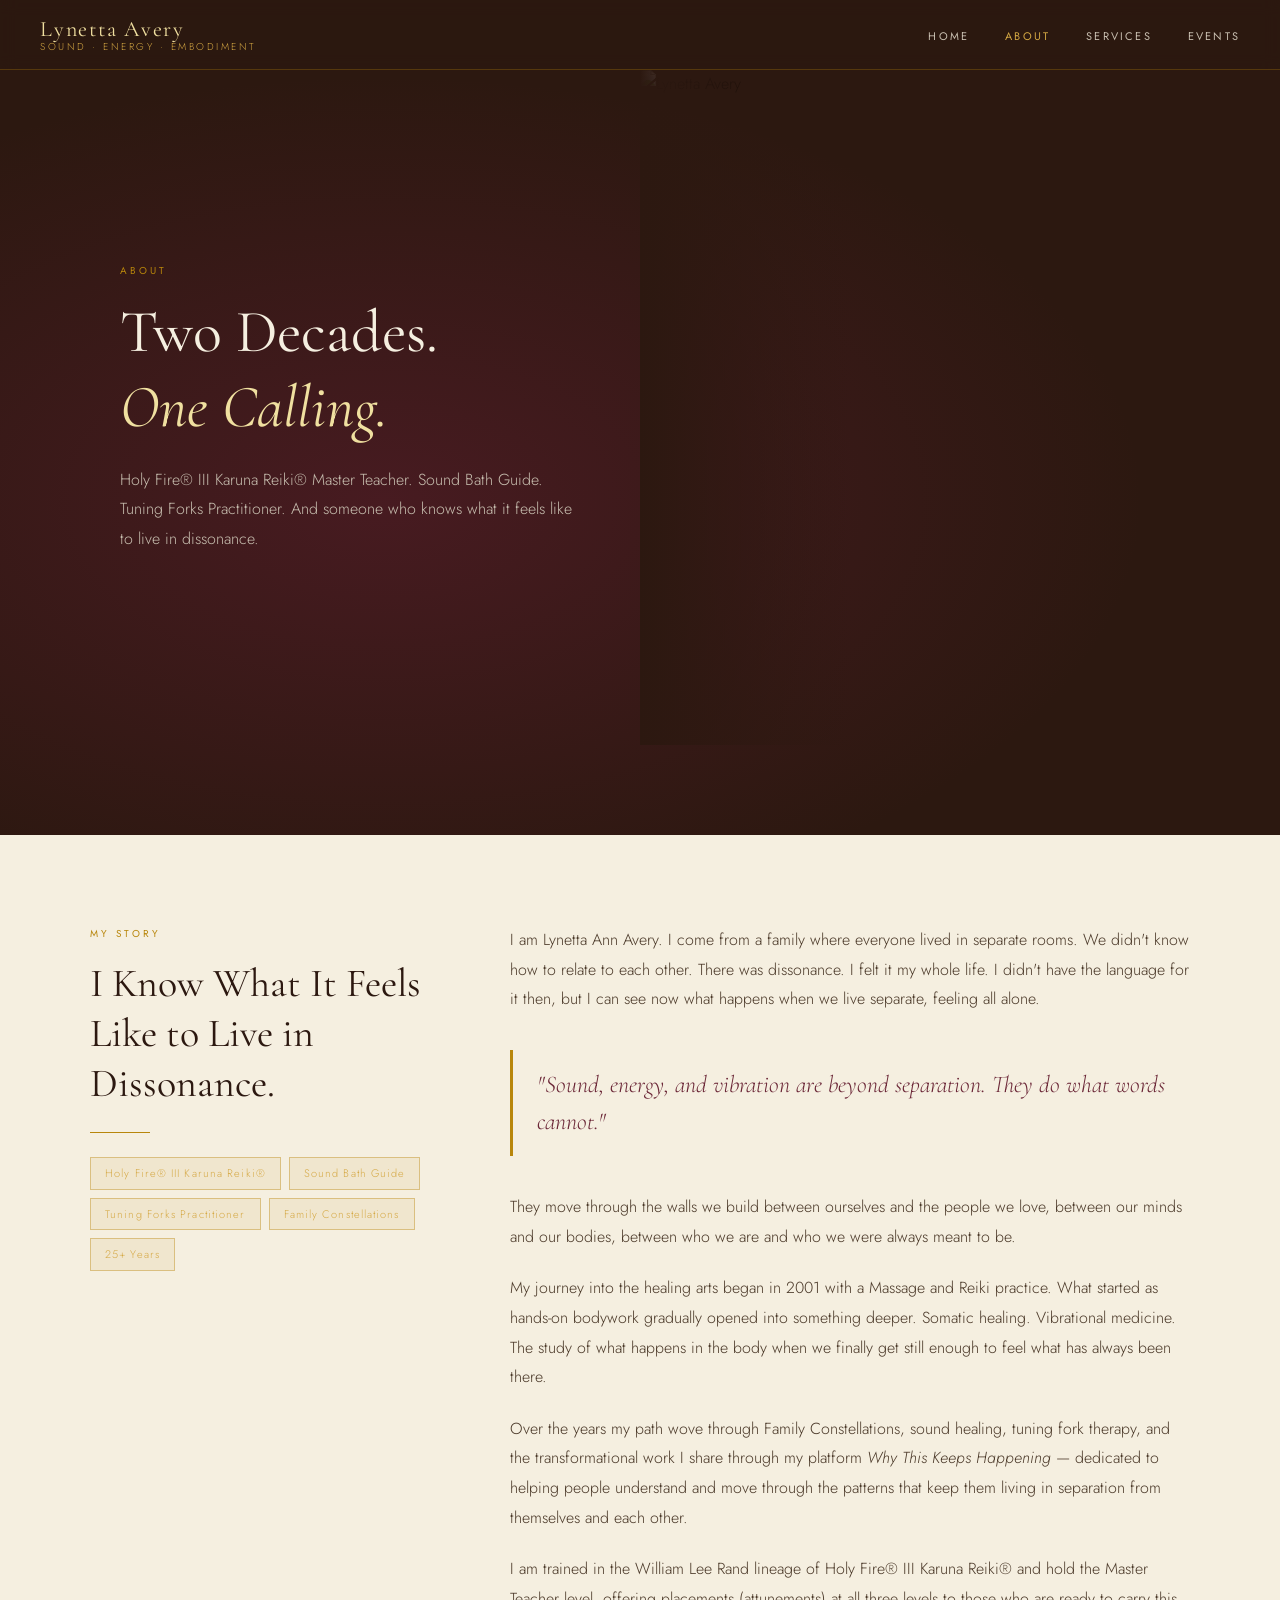
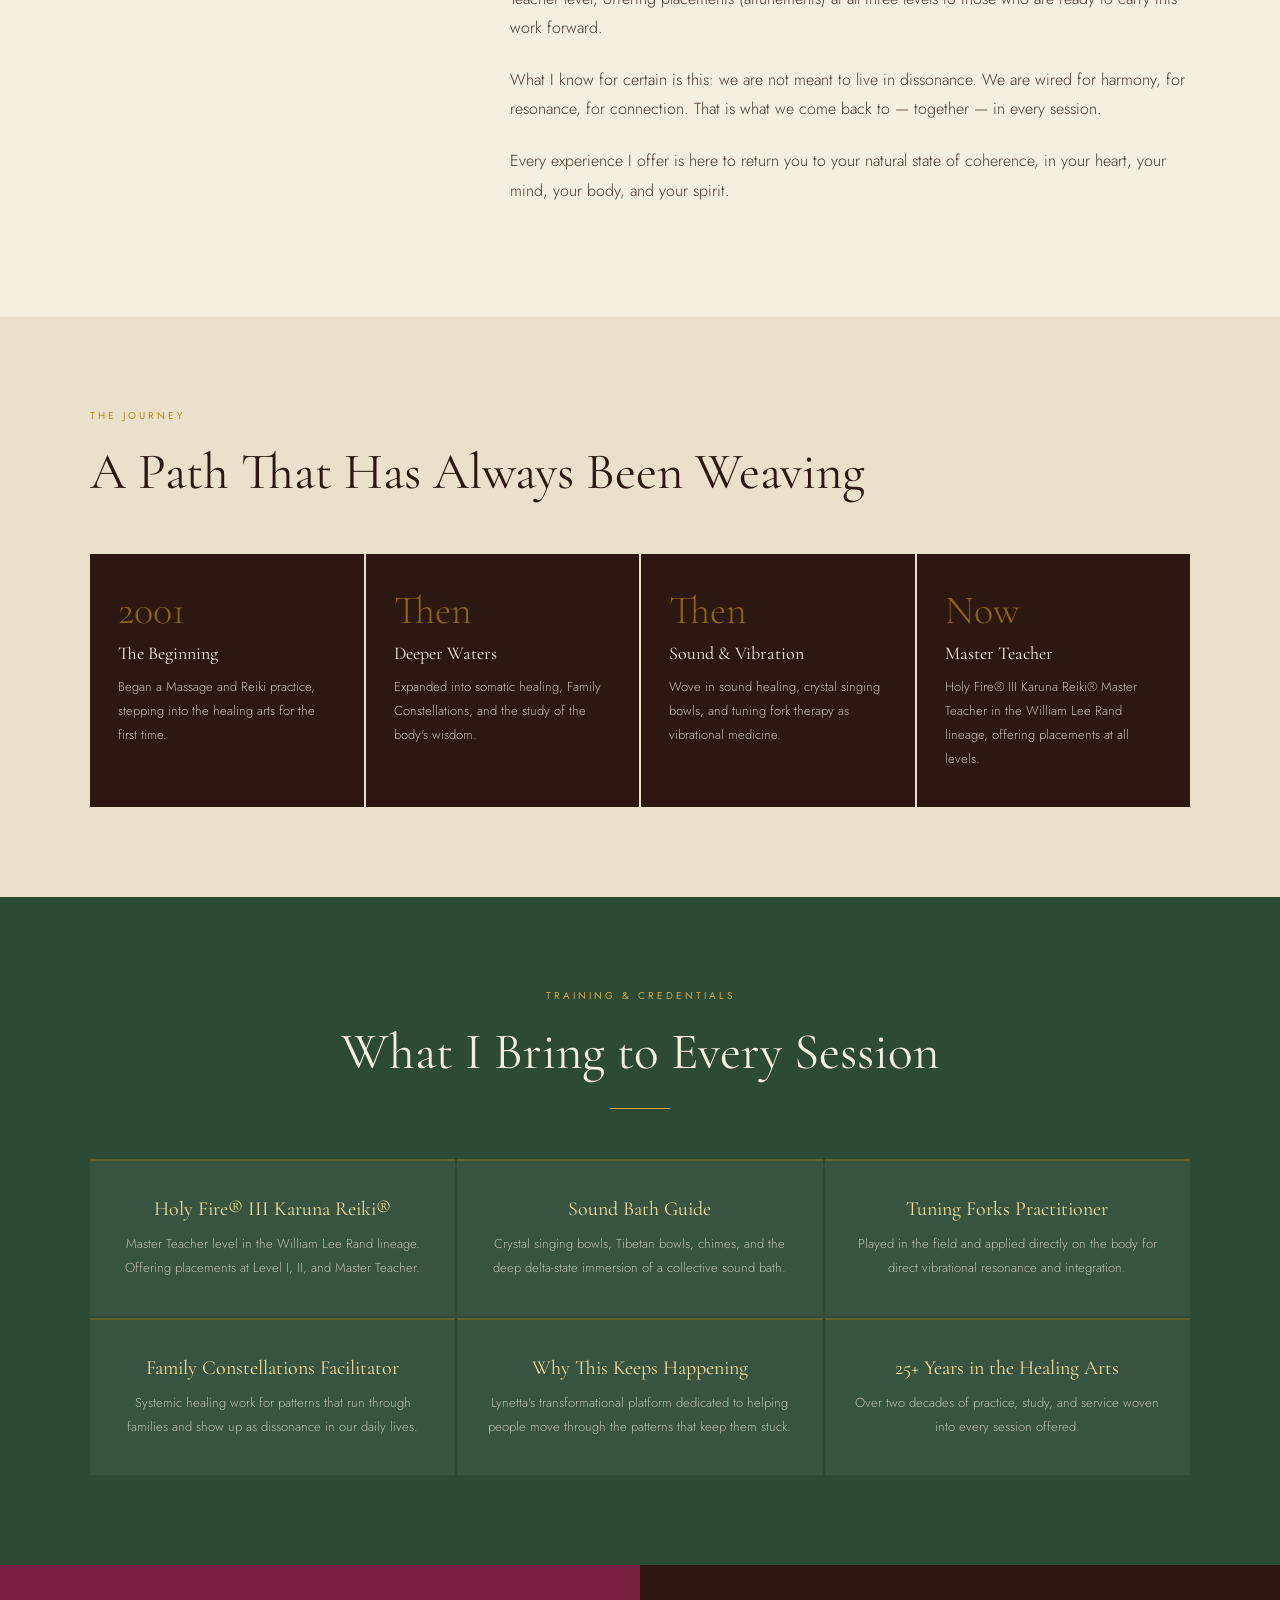
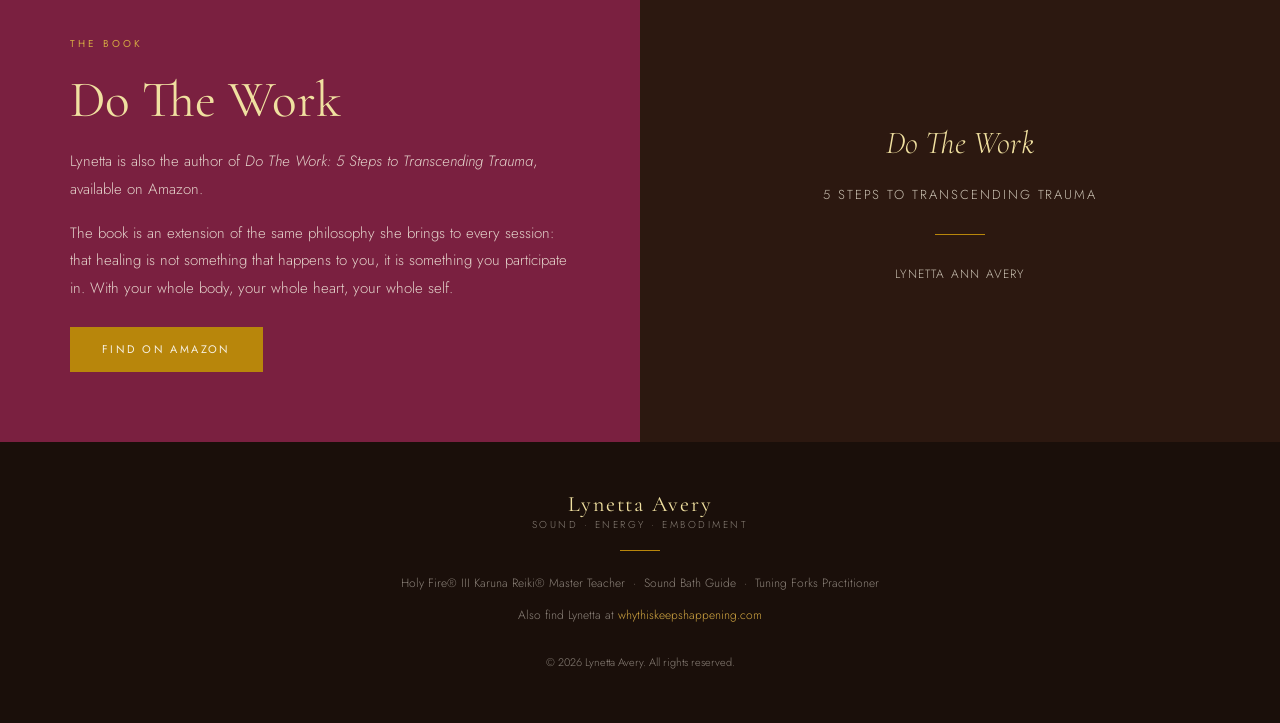
==== about.html @ 8acf8959 "Add files via upload" ====
<!DOCTYPE html>
<html lang="en">
<head>
  <meta charset="UTF-8">
  <meta name="viewport" content="width=device-width, initial-scale=1.0">
  <title>About Lynetta Avery — Sound Healing & Reiki</title>
  <meta name="description" content="Lynetta Ann Avery — Holy Fire® III Karuna Reiki® Master Teacher, Sound Bath Guide, and Tuning Forks Practitioner with over 25 years in the healing arts.">
  <link rel="stylesheet" href="style.css">
  <style>
    .about-hero { padding-top: 70px; background: var(--chocolate); display: grid; grid-template-columns: 1fr 1fr; min-height: 75vh; align-items: center; overflow: hidden; position: relative; }
    .about-hero::before { content: ''; position: absolute; inset: 0; background: radial-gradient(ellipse at 30% 60%, rgba(122,32,64,0.35) 0%, transparent 60%); pointer-events: none; }
    .about-hero-text { padding: 80px 60px 80px 80px; position: relative; z-index: 2; }
    .about-hero-text h1 { color: var(--cream); font-size: clamp(36px, 5vw, 60px); margin-bottom: 20px; }
    .about-hero-text h1 em { color: var(--gold-pale); display: block; }
    .about-hero-text p { color: var(--grey-light); font-size: 16px; max-width: 460px; }
    .about-hero-img { height: 75vh; overflow: hidden; position: relative; }
    .about-hero-img img { width: 100%; height: 100%; object-fit: cover; object-position: center top; filter: sepia(10%) contrast(1.05); }
    .about-hero-img::after { content: ''; position: absolute; inset: 0; background: linear-gradient(to right, var(--chocolate) 0%, transparent 35%); }
    .story { background: var(--cream); }
    .story-grid { display: grid; grid-template-columns: 1fr 2fr; gap: 80px; align-items: start; }
    .story-sidebar { position: sticky; top: 100px; }
    .story-sidebar h2 { color: var(--chocolate); font-size: 40px; margin-bottom: 20px; }
    .story-body p { margin-bottom: 22px; font-size: 16px; }
    .story-pull { font-family: 'Cormorant Garamond', serif; font-size: 24px; font-style: italic; color: var(--burgundy); border-left: 3px solid var(--gold); padding: 16px 0 16px 24px; margin: 36px 0; line-height: 1.55; }
    .journey { background: var(--cream-dark); padding: 90px 40px; }
    .timeline { display: grid; grid-template-columns: repeat(4, 1fr); gap: 2px; margin-top: 50px; }
    .timeline-item { background: var(--chocolate); padding: 36px 28px; }
    .timeline-year { font-family: 'Cormorant Garamond', serif; font-size: 40px; color: var(--gold); opacity: 0.7; line-height: 1; margin-bottom: 12px; }
    .timeline-item h4 { color: var(--cream); font-size: 18px; margin-bottom: 10px; }
    .timeline-item p { color: var(--grey-light); font-size: 13px; }
    .credentials { background: var(--forest); text-align: center; }
    .cred-grid { display: grid; grid-template-columns: repeat(3, 1fr); gap: 2px; margin-top: 50px; }
    .cred-card { background: rgba(255,255,255,0.05); padding: 36px 28px; border-top: 2px solid rgba(184,134,11,0.3); transition: border-color 0.3s; }
    .cred-card:hover { border-color: var(--gold); }
    .cred-card h4 { color: var(--gold-pale); font-size: 20px; margin-bottom: 10px; }
    .cred-card p { color: rgba(245,239,224,0.7); font-size: 13px; }
    .author-section { background: var(--wine); display: grid; grid-template-columns: 1fr 1fr; gap: 0; align-items: center; }
    .author-text { padding: 70px; }
    .author-text h2 { color: var(--gold-pale); margin-bottom: 16px; }
    .author-text p { color: rgba(245,239,224,0.85); margin-bottom: 16px; }
    .author-book { background: var(--chocolate); height: 100%; min-height: 400px; display: flex; align-items: center; justify-content: center; flex-direction: column; gap: 20px; padding: 60px 40px; text-align: center; }
    .book-title { font-family: 'Cormorant Garamond', serif; font-size: 32px; font-style: italic; color: var(--gold-pale); line-height: 1.3; }
    .book-sub { font-size: 13px; letter-spacing: 0.15em; text-transform: uppercase; color: var(--grey-light); }
    @media (max-width: 900px) {
      .about-hero { grid-template-columns: 1fr; }
      .about-hero-text { padding: 60px 20px 40px; }
      .about-hero-img { height: 50vh; }
      .story-grid { grid-template-columns: 1fr; gap: 40px; }
      .story-sidebar { position: static; }
      .timeline { grid-template-columns: 1fr 1fr; }
      .cred-grid { grid-template-columns: 1fr; }
      .author-section { grid-template-columns: 1fr; }
      .author-text { padding: 48px 20px; }
    }
  </style>
</head>
<body>
<nav>
  <a href="index.html" class="logo">Lynetta Avery<span>Sound · Energy · Embodiment</span></a>
  <button class="hamburger" aria-label="Menu" onclick="toggleNav()"><span></span><span></span><span></span></button>
  <ul class="nav-links" id="navLinks">
    <li><a href="index.html">Home</a></li>
    <li><a href="about.html" class="active">About</a></li>
    <li><a href="services.html">Services</a></li>
    <li><a href="events.html">Events</a></li>
  </ul>
</nav>
<section class="about-hero">
  <div class="about-hero-text">
    <span class="section-label">About</span>
    <h1>Two Decades.<br><em>One Calling.</em></h1>
    <p>Holy Fire® III Karuna Reiki® Master Teacher. Sound Bath Guide. Tuning Forks Practitioner. And someone who knows what it feels like to live in dissonance.</p>
  </div>
  <div class="about-hero-img"><img src="lynetta-profile.jpeg" alt="Lynetta Avery"></div>
</section>
<section class="story">
  <div class="container">
    <div class="story-grid">
      <div class="story-sidebar">
        <span class="section-label">My Story</span>
        <h2>I Know What It Feels Like to Live in Dissonance.</h2>
        <div class="divider"></div>
        <div class="tags">
          <span class="tag">Holy Fire® III Karuna Reiki®</span>
          <span class="tag">Sound Bath Guide</span>
          <span class="tag">Tuning Forks Practitioner</span>
          <span class="tag">Family Constellations</span>
          <span class="tag">25+ Years</span>
        </div>
      </div>
      <div class="story-body">
        <p>I am Lynetta Ann Avery. I come from a family where everyone lived in separate rooms. We didn't know how to relate to each other. There was dissonance. I felt it my whole life. I didn't have the language for it then, but I can see now what happens when we live separate, feeling all alone.</p>
        <div class="story-pull">"Sound, energy, and vibration are beyond separation. They do what words cannot."</div>
        <p>They move through the walls we build between ourselves and the people we love, between our minds and our bodies, between who we are and who we were always meant to be.</p>
        <p>My journey into the healing arts began in 2001 with a Massage and Reiki practice. What started as hands-on bodywork gradually opened into something deeper. Somatic healing. Vibrational medicine. The study of what happens in the body when we finally get still enough to feel what has always been there.</p>
        <p>Over the years my path wove through Family Constellations, sound healing, tuning fork therapy, and the transformational work I share through my platform <em>Why This Keeps Happening</em> — dedicated to helping people understand and move through the patterns that keep them living in separation from themselves and each other.</p>
        <p>I am trained in the William Lee Rand lineage of Holy Fire® III Karuna Reiki® and hold the Master Teacher level, offering placements (attunements) at all three levels to those who are ready to carry this work forward.</p>
        <p>What I know for certain is this: we are not meant to live in dissonance. We are wired for harmony, for resonance, for connection. That is what we come back to — together — in every session.</p>
        <p>Every experience I offer is here to return you to your natural state of coherence, in your heart, your mind, your body, and your spirit.</p>
      </div>
    </div>
  </div>
</section>
<section class="journey">
  <div class="container">
    <span class="section-label">The Journey</span>
    <h2 style="color:var(--chocolate);">A Path That Has Always Been Weaving</h2>
    <div class="timeline">
      <div class="timeline-item"><div class="timeline-year">2001</div><h4>The Beginning</h4><p>Began a Massage and Reiki practice, stepping into the healing arts for the first time.</p></div>
      <div class="timeline-item"><div class="timeline-year">Then</div><h4>Deeper Waters</h4><p>Expanded into somatic healing, Family Constellations, and the study of the body's wisdom.</p></div>
      <div class="timeline-item"><div class="timeline-year">Then</div><h4>Sound &amp; Vibration</h4><p>Wove in sound healing, crystal singing bowls, and tuning fork therapy as vibrational medicine.</p></div>
      <div class="timeline-item"><div class="timeline-year">Now</div><h4>Master Teacher</h4><p>Holy Fire® III Karuna Reiki® Master Teacher in the William Lee Rand lineage, offering placements at all levels.</p></div>
    </div>
  </div>
</section>
<section class="credentials">
  <div class="container">
    <span class="section-label" style="color:var(--gold-light);">Training &amp; Credentials</span>
    <h2 style="color:var(--cream);">What I Bring to Every Session</h2>
    <div class="divider divider-center" style="background:var(--gold-light);"></div>
    <div class="cred-grid">
      <div class="cred-card"><h4>Holy Fire® III Karuna Reiki®</h4><p>Master Teacher level in the William Lee Rand lineage. Offering placements at Level I, II, and Master Teacher.</p></div>
      <div class="cred-card"><h4>Sound Bath Guide</h4><p>Crystal singing bowls, Tibetan bowls, chimes, and the deep delta-state immersion of a collective sound bath.</p></div>
      <div class="cred-card"><h4>Tuning Forks Practitioner</h4><p>Played in the field and applied directly on the body for direct vibrational resonance and integration.</p></div>
      <div class="cred-card"><h4>Family Constellations Facilitator</h4><p>Systemic healing work for patterns that run through families and show up as dissonance in our daily lives.</p></div>
      <div class="cred-card"><h4>Why This Keeps Happening</h4><p>Lynetta's transformational platform dedicated to helping people move through the patterns that keep them stuck.</p></div>
      <div class="cred-card"><h4>25+ Years in the Healing Arts</h4><p>Over two decades of practice, study, and service woven into every session offered.</p></div>
    </div>
  </div>
</section>
<section class="author-section" style="padding:0;">
  <div class="author-text">
    <span class="section-label" style="color:var(--gold-light);">The Book</span>
    <h2>Do The Work</h2>
    <p>Lynetta is also the author of <em>Do The Work: 5 Steps to Transcending Trauma</em>, available on Amazon.</p>
    <p>The book is an extension of the same philosophy she brings to every session: that healing is not something that happens to you, it is something you participate in. With your whole body, your whole heart, your whole self.</p>
    <a href="https://www.amazon.com" target="_blank" class="btn btn-gold" style="margin-top:8px;">Find on Amazon</a>
  </div>
  <div class="author-book">
    <div class="book-title">Do The Work</div>
    <div class="book-sub">5 Steps to Transcending Trauma</div>
    <div style="width:50px; height:1px; background:var(--gold); margin:8px auto;"></div>
    <p style="font-size:12px; color:var(--grey-light); letter-spacing:0.1em; text-transform:uppercase;">Lynetta Ann Avery</p>
  </div>
</section>
<footer>
  <a href="index.html" class="logo">Lynetta Avery<span style="display:block; font-size:10px; font-family:'Jost',sans-serif; font-weight:300; letter-spacing:0.25em; text-transform:uppercase; color:var(--grey);">Sound · Energy · Embodiment</span></a>
  <div style="margin:20px auto; width:40px; height:1px; background:var(--gold);"></div>
  <p>Holy Fire® III Karuna Reiki® Master Teacher &nbsp;·&nbsp; Sound Bath Guide &nbsp;·&nbsp; Tuning Forks Practitioner</p>
  <p style="margin-top:8px;">Also find Lynetta at <a href="https://www.whythiskeepshappening.com" target="_blank">whythiskeepshappening.com</a></p>
  <p style="margin-top:24px; font-size:11px; color:var(--grey);">&copy; 2026 Lynetta Avery. All rights reserved.</p>
</footer>
<script>function toggleNav() { document.getElementById('navLinks').classList.toggle('open'); }</script>
</body>
</html>
---- style.css ----
@import url('https://fonts.googleapis.com/css2?family=Cormorant+Garamond:ital,wght@0,300;0,400;0,500;0,600;1,300;1,400;1,500&family=Jost:wght@300;400;500&display=swap');

:root {
  --chocolate: #2C1810;
  --burgundy: #6B2737;
  --gold: #B8860B;
  --gold-light: #D4A843;
  --gold-pale: #F0E0A0;
  --cream: #F5EFE0;
  --cream-dark: #EAE0CC;
  --forest: #2D4A35;
  --forest-light: #3D6B47;
  --grey: #8A8078;
  --grey-light: #C8BFB0;
  --wine: #7A2040;
  --text-dark: #1A0F0A;
  --text-mid: #4A3828;
  --text-light: #7A6A5A;
}

* { margin: 0; padding: 0; box-sizing: border-box; }
html { scroll-behavior: smooth; }
body { font-family: 'Jost', sans-serif; background-color: var(--cream); color: var(--text-dark); font-weight: 300; line-height: 1.7; }

nav { position: fixed; top: 0; left: 0; right: 0; z-index: 100; background: rgba(44, 24, 16, 0.96); backdrop-filter: blur(8px); padding: 0 40px; display: flex; align-items: center; justify-content: space-between; height: 70px; border-bottom: 1px solid rgba(184, 134, 11, 0.3); }
.logo { font-family: 'Cormorant Garamond', serif; font-size: 22px; font-weight: 400; letter-spacing: 0.08em; color: var(--gold-pale); text-decoration: none; line-height: 1.1; }
.logo span { display: block; font-size: 10px; font-family: 'Jost', sans-serif; font-weight: 300; letter-spacing: 0.25em; text-transform: uppercase; color: var(--gold-light); }
.nav-links { display: flex; gap: 36px; list-style: none; }
.nav-links a { font-family: 'Jost', sans-serif; font-size: 11px; font-weight: 400; letter-spacing: 0.2em; text-transform: uppercase; color: var(--grey-light); text-decoration: none; transition: color 0.3s; }
.nav-links a:hover, .nav-links a.active { color: var(--gold-light); }

.btn { display: inline-block; padding: 13px 32px; font-family: 'Jost', sans-serif; font-size: 11px; font-weight: 400; letter-spacing: 0.22em; text-transform: uppercase; text-decoration: none; transition: all 0.3s; cursor: pointer; border: none; }
.btn-gold { background: var(--gold); color: var(--cream); }
.btn-gold:hover { background: var(--gold-light); }
.btn-outline { background: transparent; border: 1px solid var(--gold); color: var(--gold-light); }
.btn-outline:hover { background: var(--gold); color: var(--cream); }
.btn-cream { background: var(--cream); color: var(--chocolate); }
.btn-cream:hover { background: var(--gold-pale); }

section { padding: 90px 40px; }
.container { max-width: 1100px; margin: 0 auto; }
.section-label { font-size: 10px; font-weight: 400; letter-spacing: 0.3em; text-transform: uppercase; color: var(--gold); margin-bottom: 16px; display: block; }
h1, h2, h3, h4 { font-family: 'Cormorant Garamond', serif; font-weight: 400; line-height: 1.25; }
h1 { font-size: clamp(42px, 6vw, 72px); }
h2 { font-size: clamp(32px, 4vw, 52px); }
h3 { font-size: clamp(24px, 3vw, 36px); }
h4 { font-size: 22px; }
p { font-size: 15px; line-height: 1.85; color: var(--text-mid); }

.divider { width: 60px; height: 1px; background: var(--gold); margin: 24px 0; }
.divider-center { margin: 24px auto; }
.tags { display: flex; flex-wrap: wrap; gap: 8px; margin-top: 20px; }
.tag { font-size: 11px; letter-spacing: 0.1em; padding: 6px 14px; border: 1px solid rgba(184,134,11,0.4); color: var(--gold-light); background: rgba(184,134,11,0.08); }

footer { background: var(--text-dark); color: var(--grey-light); padding: 50px 40px; text-align: center; }
footer p { font-size: 12px; color: var(--grey); line-height: 2; }
footer a { color: var(--gold-light); text-decoration: none; }
footer a:hover { color: var(--gold-pale); }

.hamburger { display: none; flex-direction: column; gap: 5px; cursor: pointer; background: none; border: none; padding: 4px; }
.hamburger span { display: block; width: 24px; height: 1px; background: var(--gold-light); transition: all 0.3s; }

@media (max-width: 768px) {
  nav { padding: 0 20px; }
  section { padding: 60px 20px; }
  footer { padding: 40px 20px; }
  .hamburger { display: flex; }
  .nav-links { display: none; position: fixed; top: 70px; left: 0; right: 0; background: var(--chocolate); flex-direction: column; align-items: center; padding: 30px 0; gap: 24px; border-top: 1px solid rgba(184,134,11,0.2); }
  .nav-links.open { display: flex; }
}
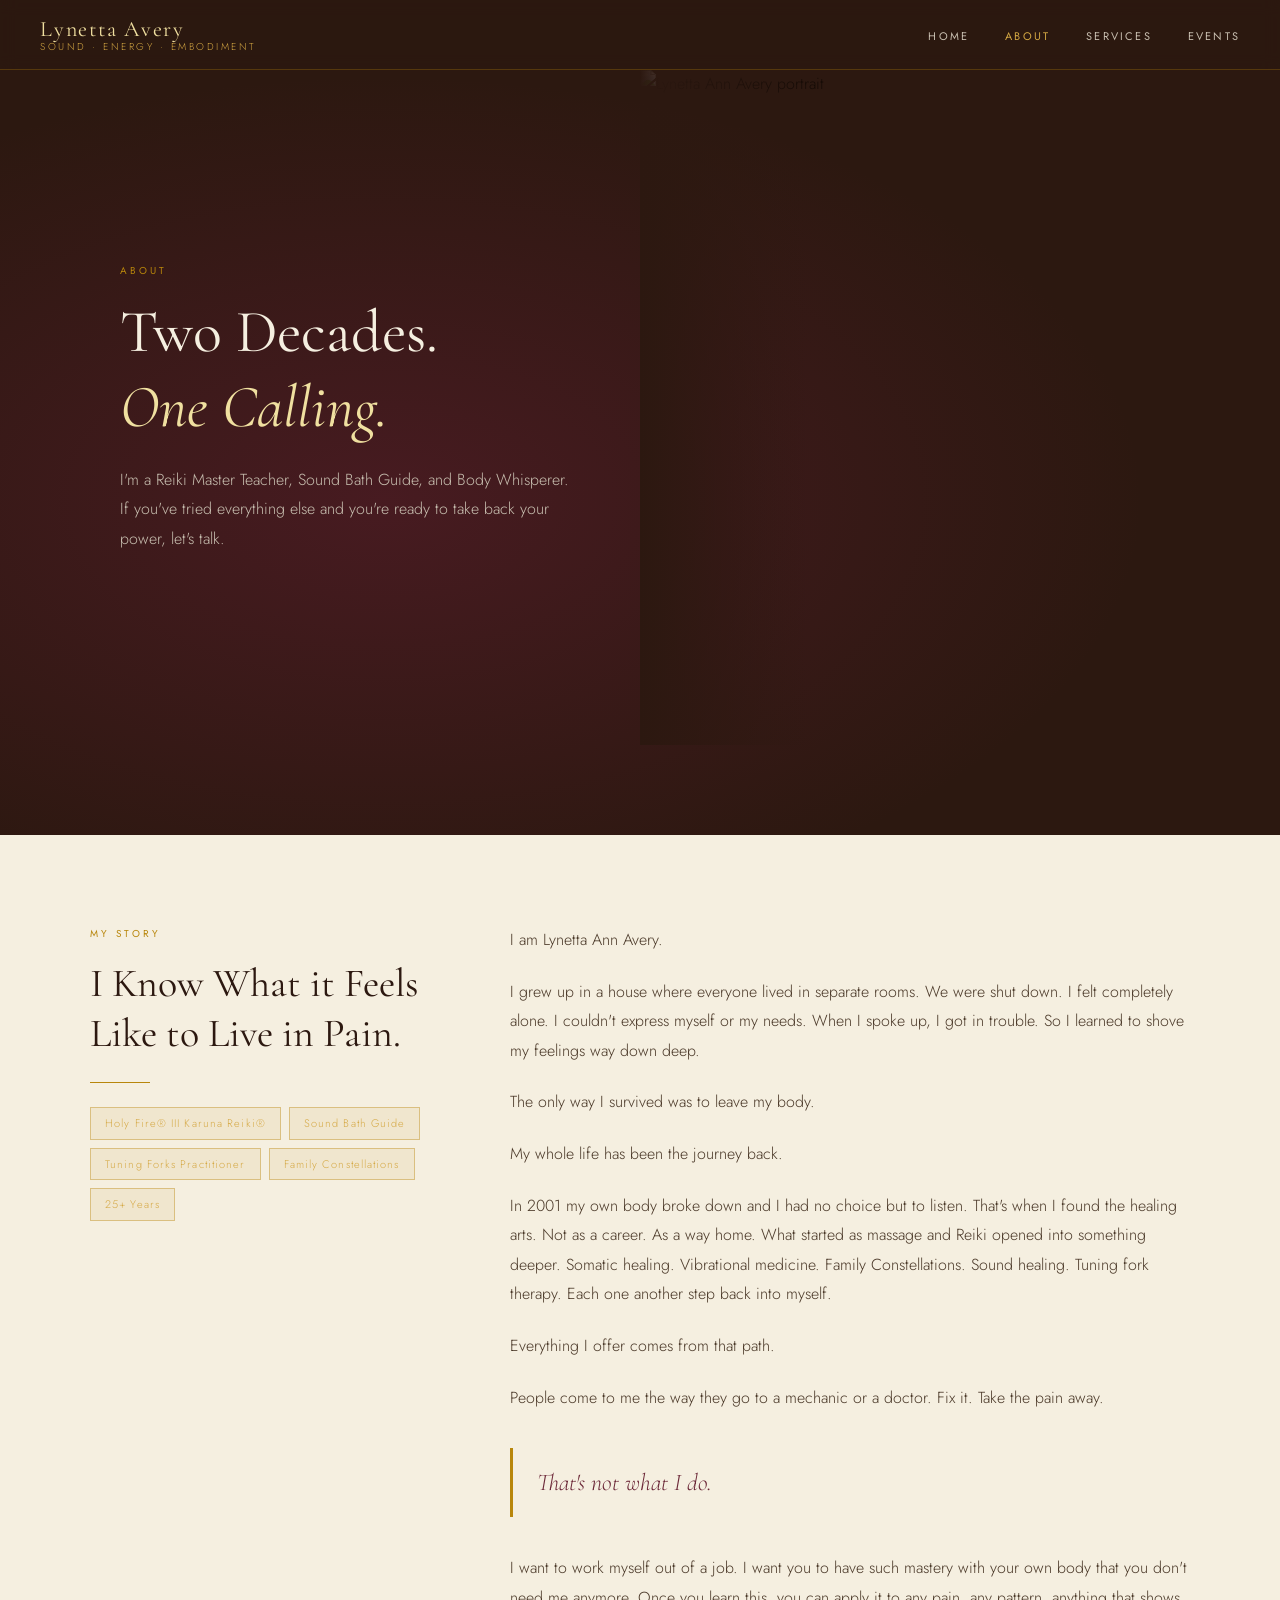
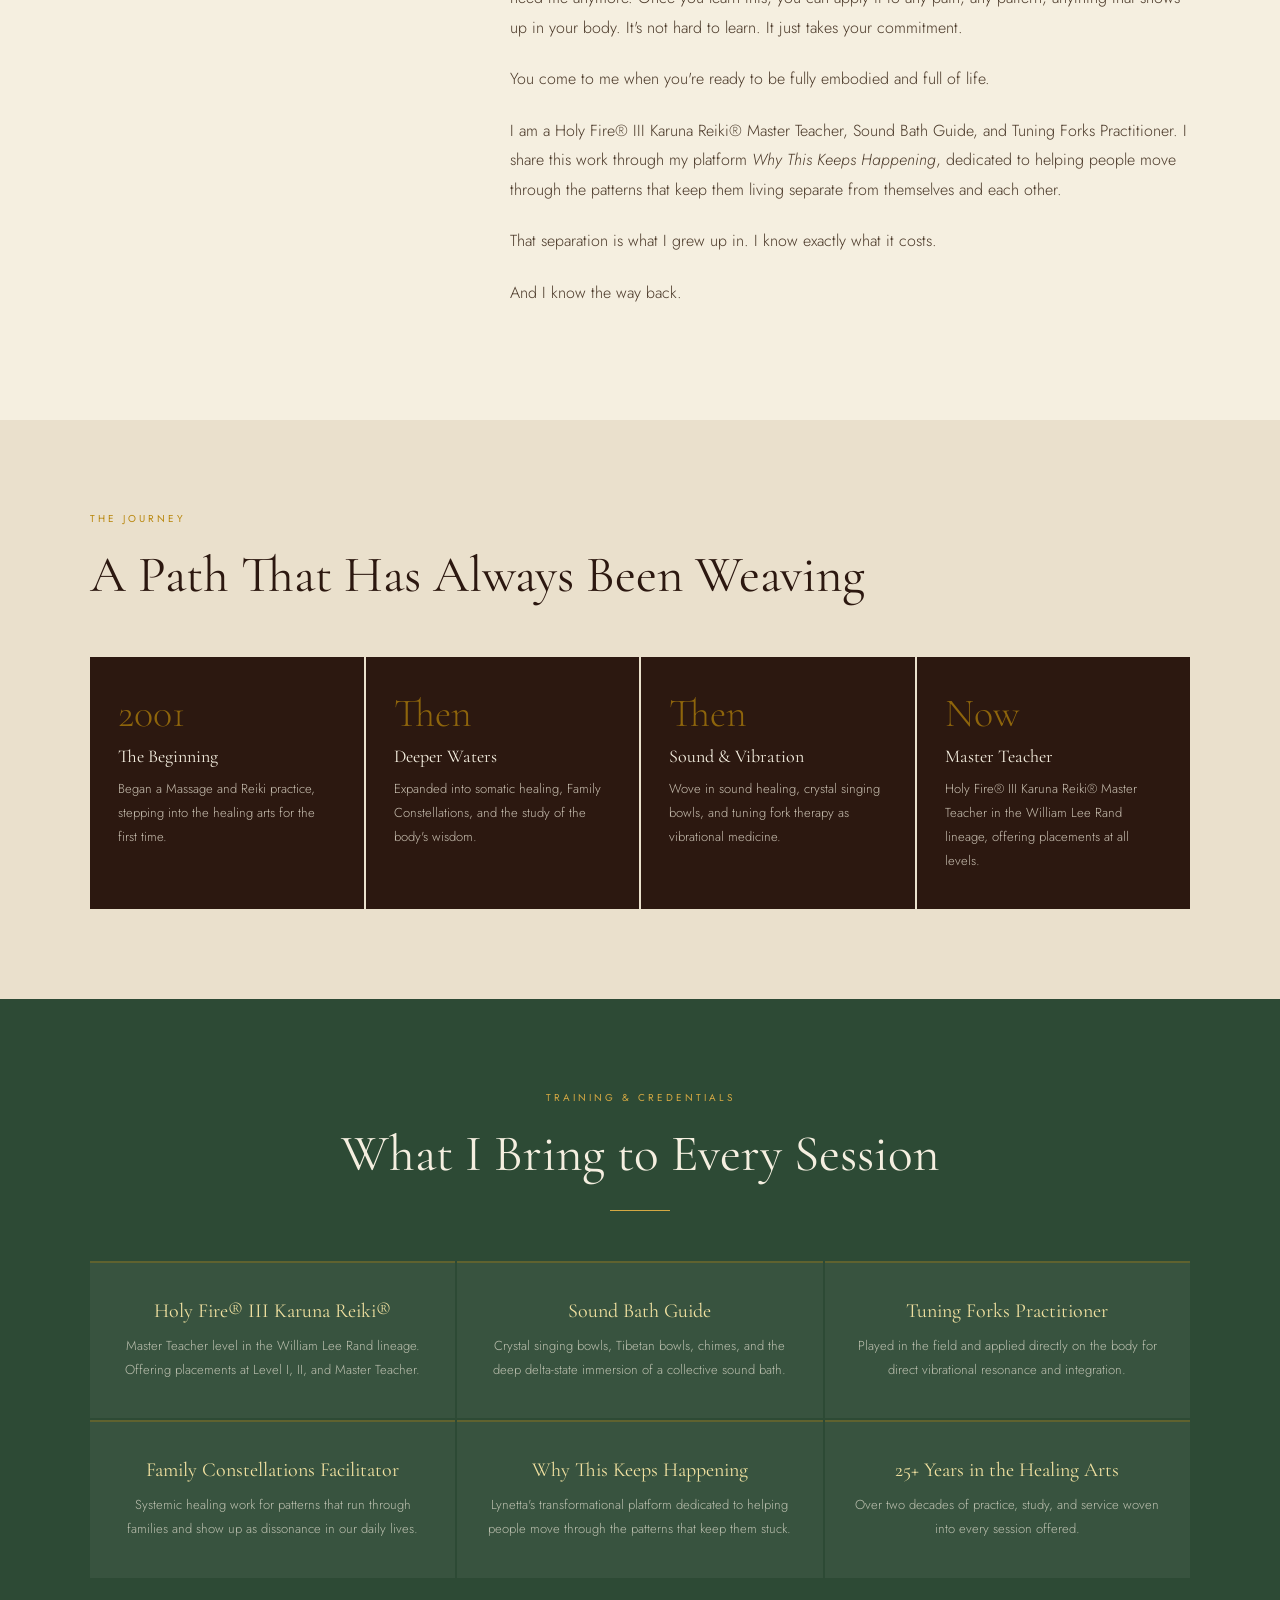
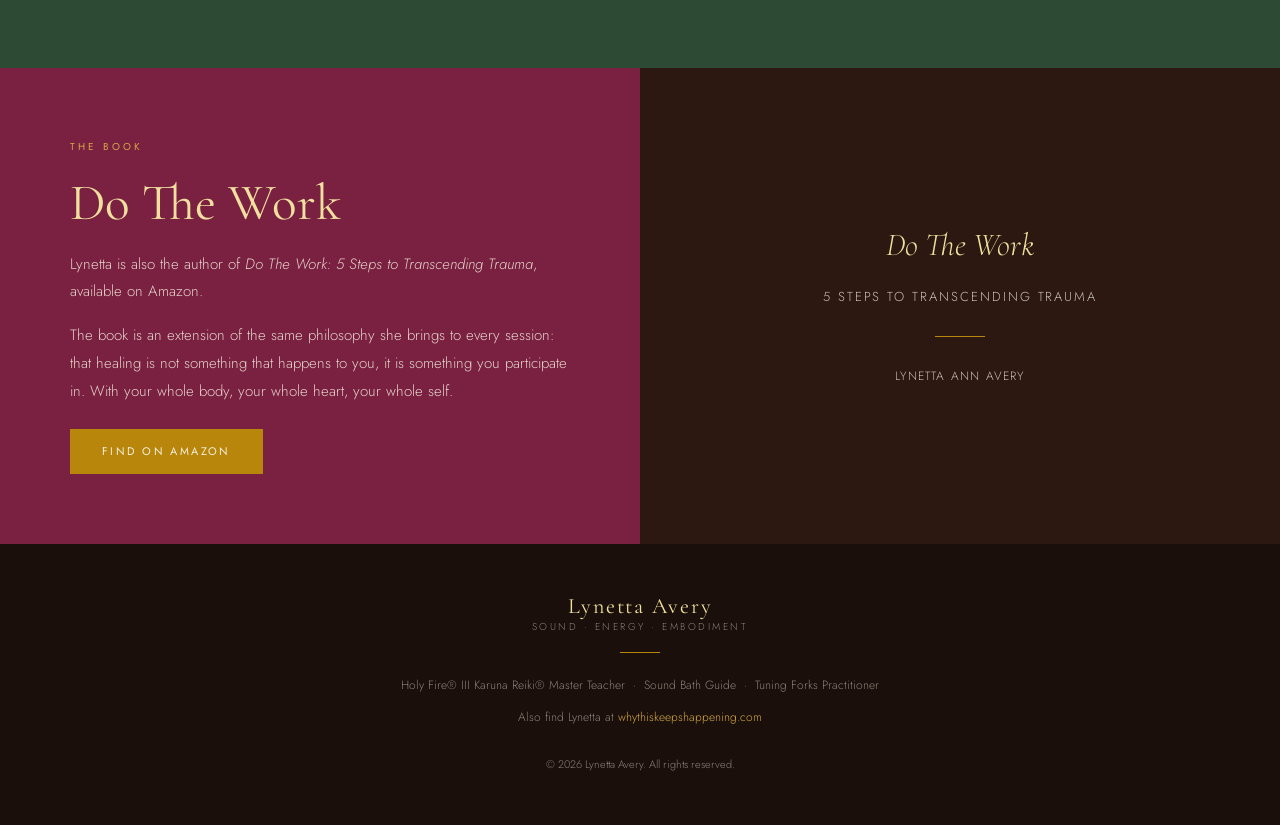
==== commit 79a3f41d: "Update About page copy and portrait" ====
--- a/about.html
+++ b/about.html
@@ -14,8 +14,8 @@
     .about-hero-text h1 em { color: var(--gold-pale); display: block; }
     .about-hero-text p { color: var(--grey-light); font-size: 16px; max-width: 460px; }
     .about-hero-img { height: 75vh; overflow: hidden; position: relative; }
-    .about-hero-img img { width: 100%; height: 100%; object-fit: cover; object-position: center top; filter: sepia(10%) contrast(1.05); }
-    .about-hero-img::after { content: ''; position: absolute; inset: 0; background: linear-gradient(to right, var(--chocolate) 0%, transparent 35%); }
+    .about-hero-img img { width: 100%; height: 100%; object-fit: cover; object-position: center top; filter: sepia(8%) contrast(1.04); }
+    .about-hero-img::after { content: ''; position: absolute; inset: 0; background: linear-gradient(to right, var(--chocolate) 0%, transparent 28%); pointer-events: none; }
     .story { background: var(--cream); }
     .story-grid { display: grid; grid-template-columns: 1fr 2fr; gap: 80px; align-items: start; }
     .story-sidebar { position: sticky; top: 100px; }
@@ -69,16 +69,17 @@
   <div class="about-hero-text">
     <span class="section-label">About</span>
     <h1>Two Decades.<br><em>One Calling.</em></h1>
-    <p>Holy Fire® III Karuna Reiki® Master Teacher. Sound Bath Guide. Tuning Forks Practitioner. And someone who knows what it feels like to live in dissonance.</p>
+    <p>I'm a Reiki Master Teacher, Sound Bath Guide, and Body Whisperer.</p>
+    <p>If you've tried everything else and you're ready to take back your power, let's talk.</p>
   </div>
-  <div class="about-hero-img"><img src="lynetta-profile.jpeg" alt="Lynetta Avery"></div>
+  <div class="about-hero-img"><img src="lynetta-about.jpg" alt="Lynetta Ann Avery portrait"></div>
 </section>
 <section class="story">
   <div class="container">
     <div class="story-grid">
       <div class="story-sidebar">
         <span class="section-label">My Story</span>
-        <h2>I Know What It Feels Like to Live in Dissonance.</h2>
+        <h2>I Know What it Feels Like to Live in Pain.</h2>
         <div class="divider"></div>
         <div class="tags">
           <span class="tag">Holy Fire® III Karuna Reiki®</span>
@@ -89,14 +90,19 @@
         </div>
       </div>
       <div class="story-body">
-        <p>I am Lynetta Ann Avery. I come from a family where everyone lived in separate rooms. We didn't know how to relate to each other. There was dissonance. I felt it my whole life. I didn't have the language for it then, but I can see now what happens when we live separate, feeling all alone.</p>
-        <div class="story-pull">"Sound, energy, and vibration are beyond separation. They do what words cannot."</div>
-        <p>They move through the walls we build between ourselves and the people we love, between our minds and our bodies, between who we are and who we were always meant to be.</p>
-        <p>My journey into the healing arts began in 2001 with a Massage and Reiki practice. What started as hands-on bodywork gradually opened into something deeper. Somatic healing. Vibrational medicine. The study of what happens in the body when we finally get still enough to feel what has always been there.</p>
-        <p>Over the years my path wove through Family Constellations, sound healing, tuning fork therapy, and the transformational work I share through my platform <em>Why This Keeps Happening</em> — dedicated to helping people understand and move through the patterns that keep them living in separation from themselves and each other.</p>
-        <p>I am trained in the William Lee Rand lineage of Holy Fire® III Karuna Reiki® and hold the Master Teacher level, offering placements (attunements) at all three levels to those who are ready to carry this work forward.</p>
-        <p>What I know for certain is this: we are not meant to live in dissonance. We are wired for harmony, for resonance, for connection. That is what we come back to — together — in every session.</p>
-        <p>Every experience I offer is here to return you to your natural state of coherence, in your heart, your mind, your body, and your spirit.</p>
+        <p>I am Lynetta Ann Avery.</p>
+        <p>I grew up in a house where everyone lived in separate rooms. We were shut down. I felt completely alone. I couldn't express myself or my needs. When I spoke up, I got in trouble. So I learned to shove my feelings way down deep.</p>
+        <p>The only way I survived was to leave my body.</p>
+        <p>My whole life has been the journey back.</p>
+        <p>In 2001 my own body broke down and I had no choice but to listen. That's when I found the healing arts. Not as a career. As a way home. What started as massage and Reiki opened into something deeper. Somatic healing. Vibrational medicine. Family Constellations. Sound healing. Tuning fork therapy. Each one another step back into myself.</p>
+        <p>Everything I offer comes from that path.</p>
+        <p>People come to me the way they go to a mechanic or a doctor. Fix it. Take the pain away.</p>
+        <div class="story-pull">That's not what I do.</div>
+        <p>I want to work myself out of a job. I want you to have such mastery with your own body that you don't need me anymore. Once you learn this, you can apply it to any pain, any pattern, anything that shows up in your body. It's not hard to learn. It just takes your commitment.</p>
+        <p>You come to me when you're ready to be fully embodied and full of life.</p>
+        <p>I am a Holy Fire® III Karuna Reiki® Master Teacher, Sound Bath Guide, and Tuning Forks Practitioner. I share this work through my platform <em>Why This Keeps Happening</em>, dedicated to helping people move through the patterns that keep them living separate from themselves and each other.</p>
+        <p>That separation is what I grew up in. I know exactly what it costs.</p>
+        <p>And I know the way back.</p>
       </div>
     </div>
   </div>
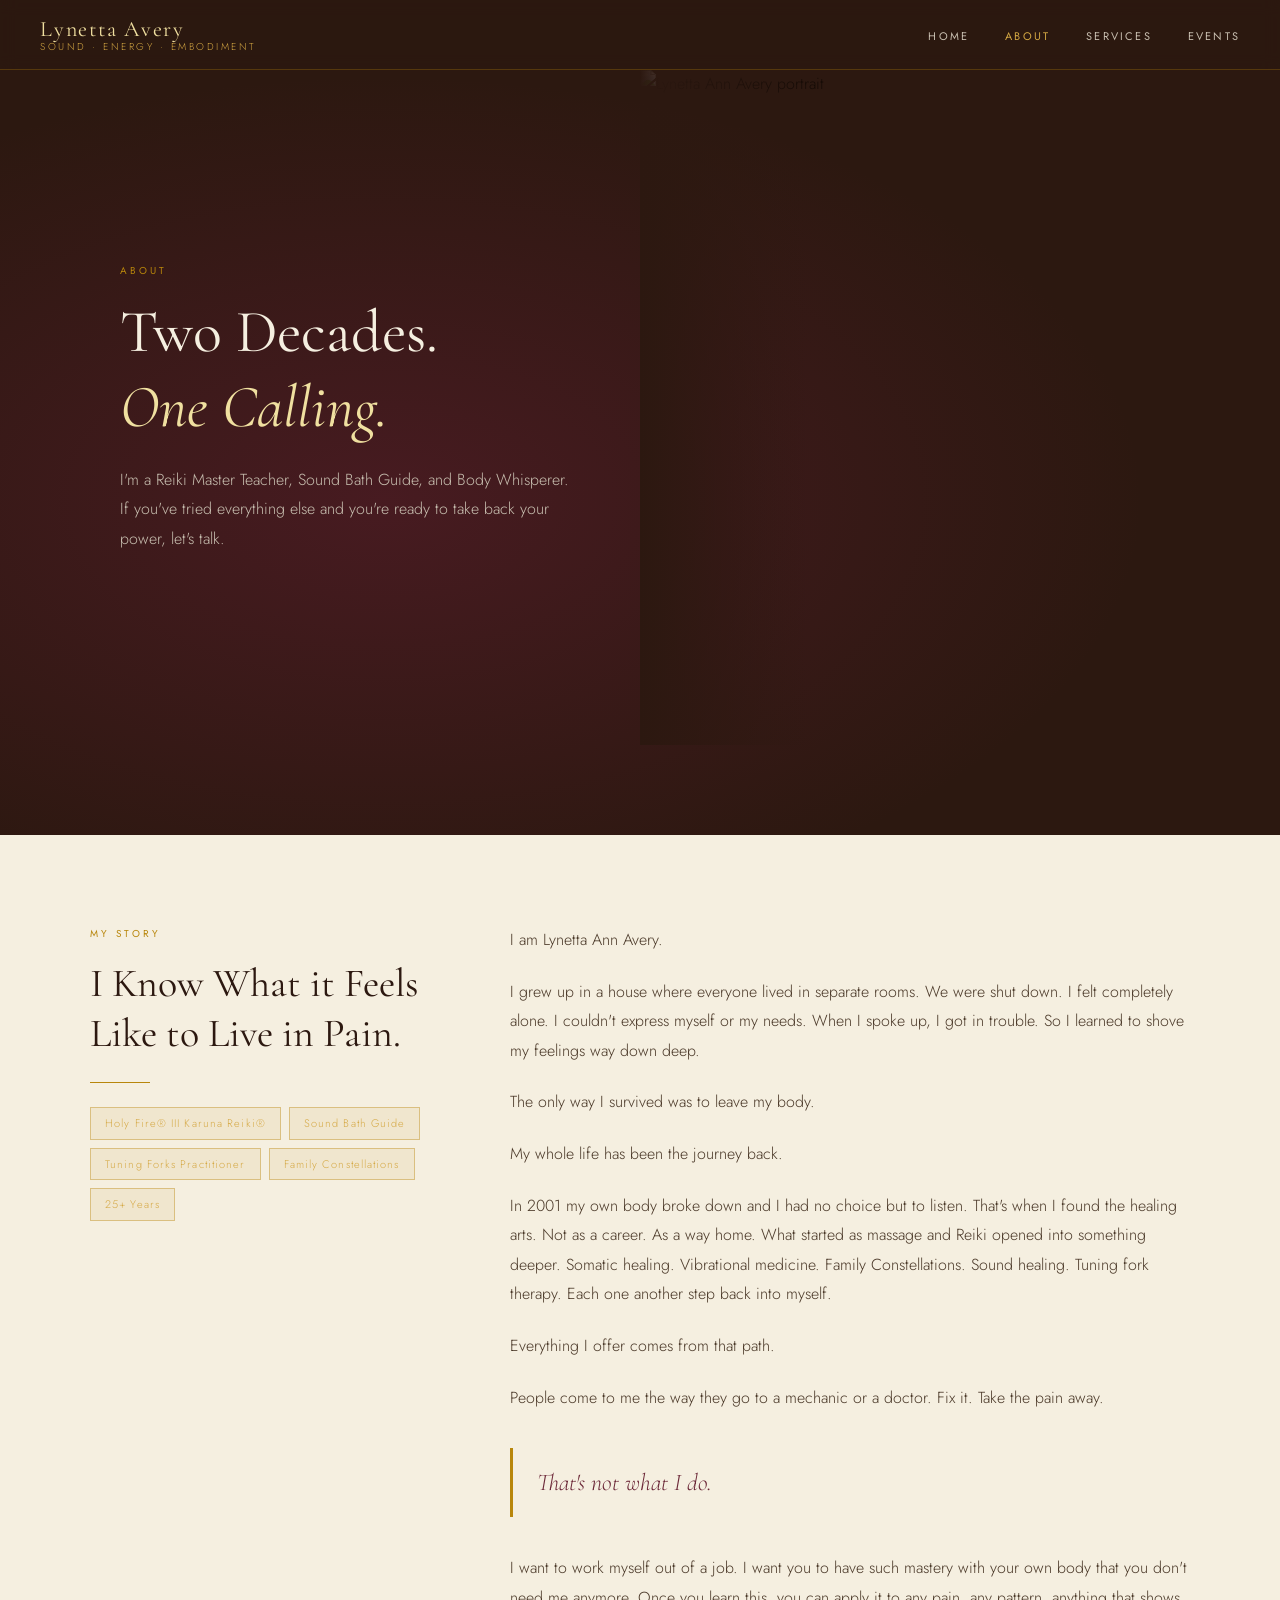
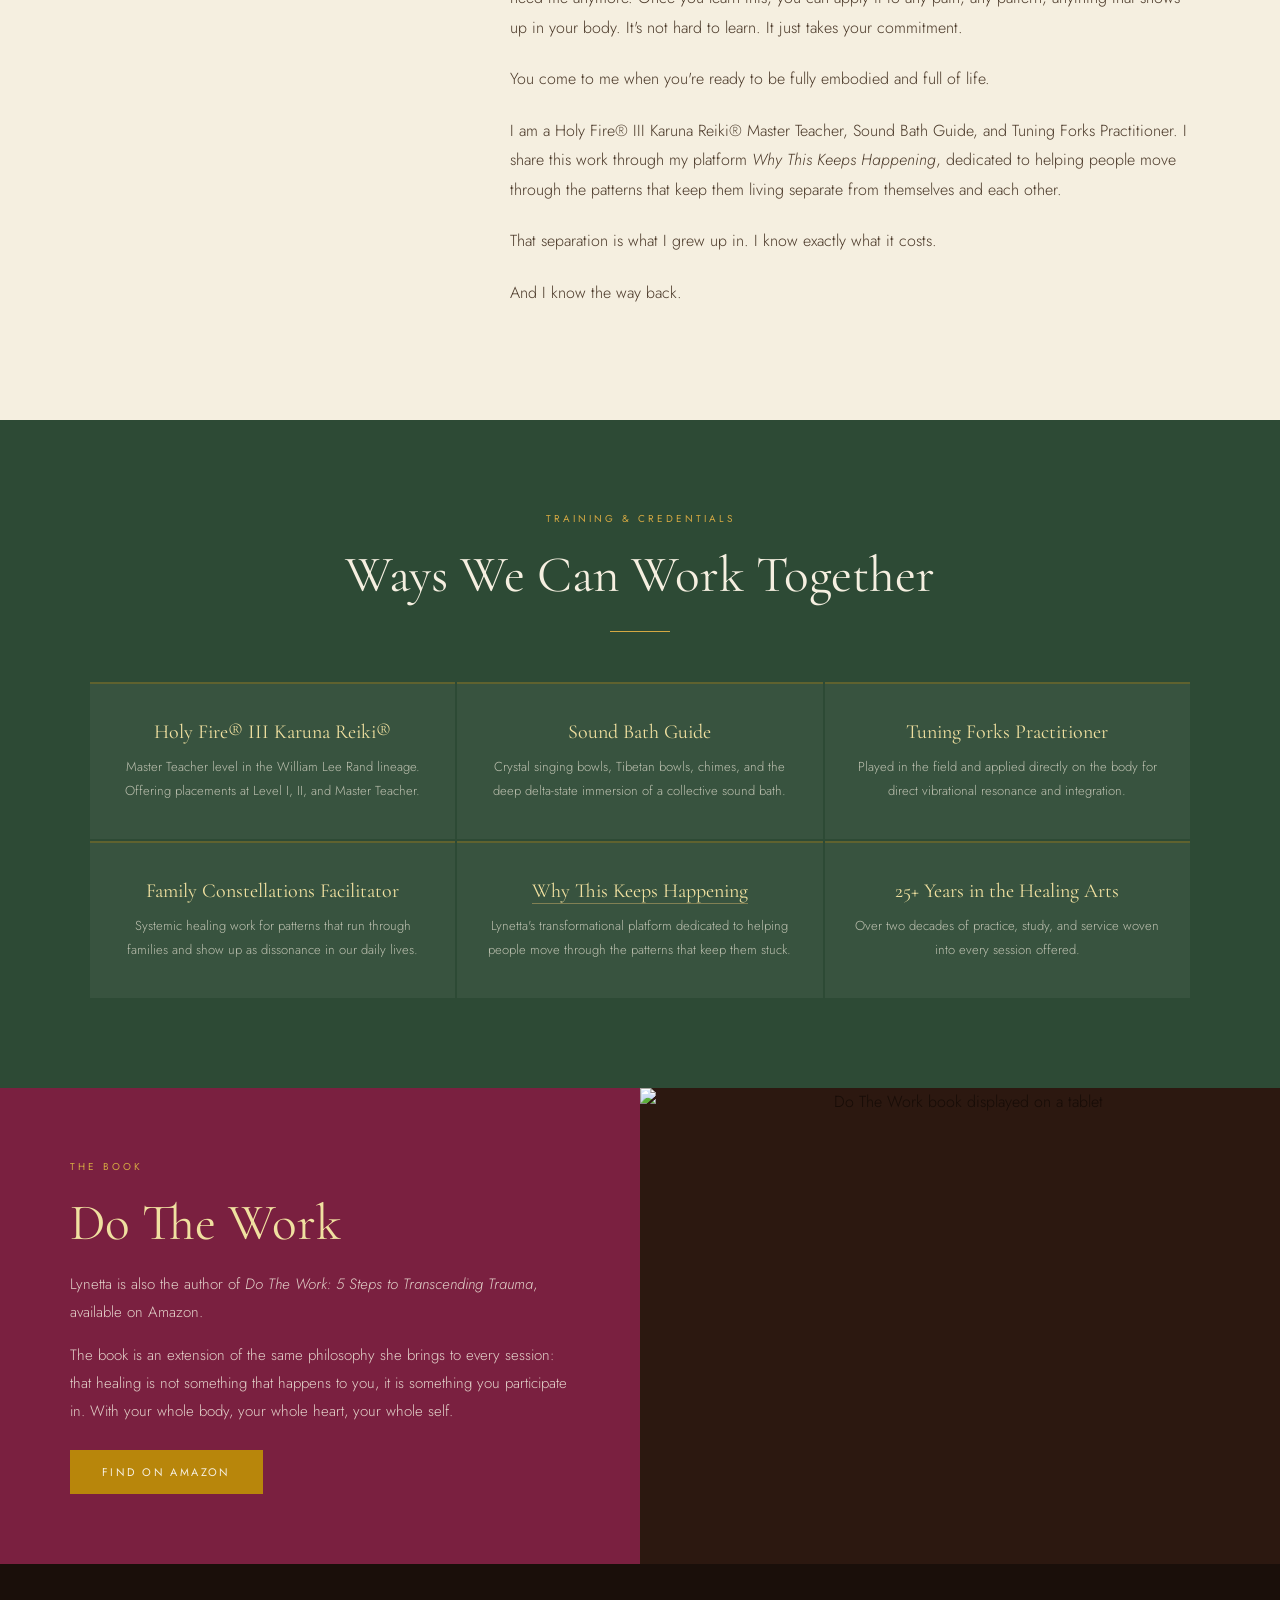
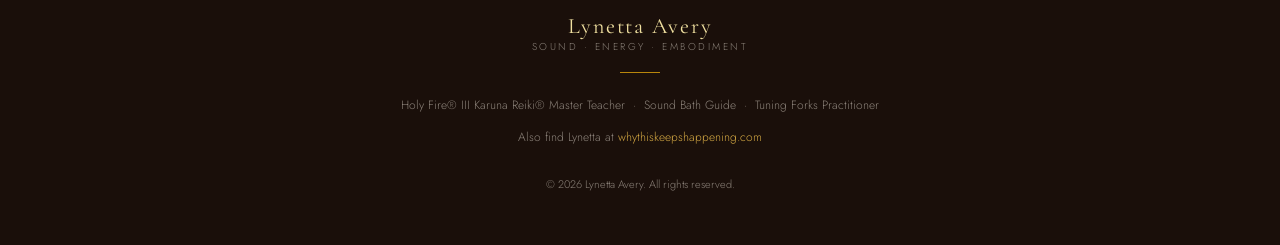
==== commit 4204d7f9: "Update About page layout, links, and images" ====
--- a/about.html
+++ b/about.html
@@ -33,6 +33,8 @@
     .cred-card { background: rgba(255,255,255,0.05); padding: 36px 28px; border-top: 2px solid rgba(184,134,11,0.3); transition: border-color 0.3s; }
     .cred-card:hover { border-color: var(--gold); }
     .cred-card h4 { color: var(--gold-pale); font-size: 20px; margin-bottom: 10px; }
+    .cred-card h4 a { color: var(--gold-pale); text-decoration: none; border-bottom: 1px solid rgba(218,183,109,0.45); }
+    .cred-card h4 a:hover { color: var(--gold-light); border-bottom-color: var(--gold-light); }
     .cred-card p { color: rgba(245,239,224,0.7); font-size: 13px; }
     .author-section { background: var(--wine); display: grid; grid-template-columns: 1fr 1fr; gap: 0; align-items: center; }
     .author-text { padding: 70px; }
@@ -41,6 +43,8 @@
     .author-book { background: var(--chocolate); height: 100%; min-height: 400px; display: flex; align-items: center; justify-content: center; flex-direction: column; gap: 20px; padding: 60px 40px; text-align: center; }
     .book-title { font-family: 'Cormorant Garamond', serif; font-size: 32px; font-style: italic; color: var(--gold-pale); line-height: 1.3; }
     .book-sub { font-size: 13px; letter-spacing: 0.15em; text-transform: uppercase; color: var(--grey-light); }
+    .author-book-image { padding: 0; overflow: hidden; min-height: 440px; }
+    .author-book-image img { width: 100%; height: 100%; min-height: 440px; object-fit: cover; object-position: center; display: block; filter: sepia(6%) contrast(1.03); }
     @media (max-width: 900px) {
       .about-hero { grid-template-columns: 1fr; }
       .about-hero-text { padding: 60px 20px 40px; }
@@ -72,7 +76,7 @@
     <p>I'm a Reiki Master Teacher, Sound Bath Guide, and Body Whisperer.</p>
     <p>If you've tried everything else and you're ready to take back your power, let's talk.</p>
   </div>
-  <div class="about-hero-img"><img src="lynetta-about.jpg" alt="Lynetta Ann Avery portrait"></div>
+  <div class="about-hero-img"><img src="lynetta-about-main.jpg" alt="Lynetta Ann Avery portrait"></div>
 </section>
 <section class="story">
   <div class="container">
@@ -107,29 +111,17 @@
     </div>
   </div>
 </section>
-<section class="journey">
-  <div class="container">
-    <span class="section-label">The Journey</span>
-    <h2 style="color:var(--chocolate);">A Path That Has Always Been Weaving</h2>
-    <div class="timeline">
-      <div class="timeline-item"><div class="timeline-year">2001</div><h4>The Beginning</h4><p>Began a Massage and Reiki practice, stepping into the healing arts for the first time.</p></div>
-      <div class="timeline-item"><div class="timeline-year">Then</div><h4>Deeper Waters</h4><p>Expanded into somatic healing, Family Constellations, and the study of the body's wisdom.</p></div>
-      <div class="timeline-item"><div class="timeline-year">Then</div><h4>Sound &amp; Vibration</h4><p>Wove in sound healing, crystal singing bowls, and tuning fork therapy as vibrational medicine.</p></div>
-      <div class="timeline-item"><div class="timeline-year">Now</div><h4>Master Teacher</h4><p>Holy Fire® III Karuna Reiki® Master Teacher in the William Lee Rand lineage, offering placements at all levels.</p></div>
-    </div>
-  </div>
-</section>
 <section class="credentials">
   <div class="container">
     <span class="section-label" style="color:var(--gold-light);">Training &amp; Credentials</span>
-    <h2 style="color:var(--cream);">What I Bring to Every Session</h2>
+    <h2 style="color:var(--cream);">Ways We Can Work Together</h2>
     <div class="divider divider-center" style="background:var(--gold-light);"></div>
     <div class="cred-grid">
       <div class="cred-card"><h4>Holy Fire® III Karuna Reiki®</h4><p>Master Teacher level in the William Lee Rand lineage. Offering placements at Level I, II, and Master Teacher.</p></div>
       <div class="cred-card"><h4>Sound Bath Guide</h4><p>Crystal singing bowls, Tibetan bowls, chimes, and the deep delta-state immersion of a collective sound bath.</p></div>
       <div class="cred-card"><h4>Tuning Forks Practitioner</h4><p>Played in the field and applied directly on the body for direct vibrational resonance and integration.</p></div>
       <div class="cred-card"><h4>Family Constellations Facilitator</h4><p>Systemic healing work for patterns that run through families and show up as dissonance in our daily lives.</p></div>
-      <div class="cred-card"><h4>Why This Keeps Happening</h4><p>Lynetta's transformational platform dedicated to helping people move through the patterns that keep them stuck.</p></div>
+      <div class="cred-card"><h4><a href="https://whythiskeepshappening.com/" target="_blank" rel="noopener">Why This Keeps Happening</a></h4><p>Lynetta's transformational platform dedicated to helping people move through the patterns that keep them stuck.</p></div>
       <div class="cred-card"><h4>25+ Years in the Healing Arts</h4><p>Over two decades of practice, study, and service woven into every session offered.</p></div>
     </div>
   </div>
@@ -140,13 +132,10 @@
     <h2>Do The Work</h2>
     <p>Lynetta is also the author of <em>Do The Work: 5 Steps to Transcending Trauma</em>, available on Amazon.</p>
     <p>The book is an extension of the same philosophy she brings to every session: that healing is not something that happens to you, it is something you participate in. With your whole body, your whole heart, your whole self.</p>
-    <a href="https://www.amazon.com" target="_blank" class="btn btn-gold" style="margin-top:8px;">Find on Amazon</a>
+    <a href="https://a.co/d/0eu2nuAJ" target="_blank" rel="noopener" class="btn btn-gold" style="margin-top:8px;">Find on Amazon</a>
   </div>
-  <div class="author-book">
-    <div class="book-title">Do The Work</div>
-    <div class="book-sub">5 Steps to Transcending Trauma</div>
-    <div style="width:50px; height:1px; background:var(--gold); margin:8px auto;"></div>
-    <p style="font-size:12px; color:var(--grey-light); letter-spacing:0.1em; text-transform:uppercase;">Lynetta Ann Avery</p>
+  <div class="author-book author-book-image">
+    <img src="do-the-work-tablet.jpg" alt="Do The Work book displayed on a tablet">
   </div>
 </section>
 <footer>
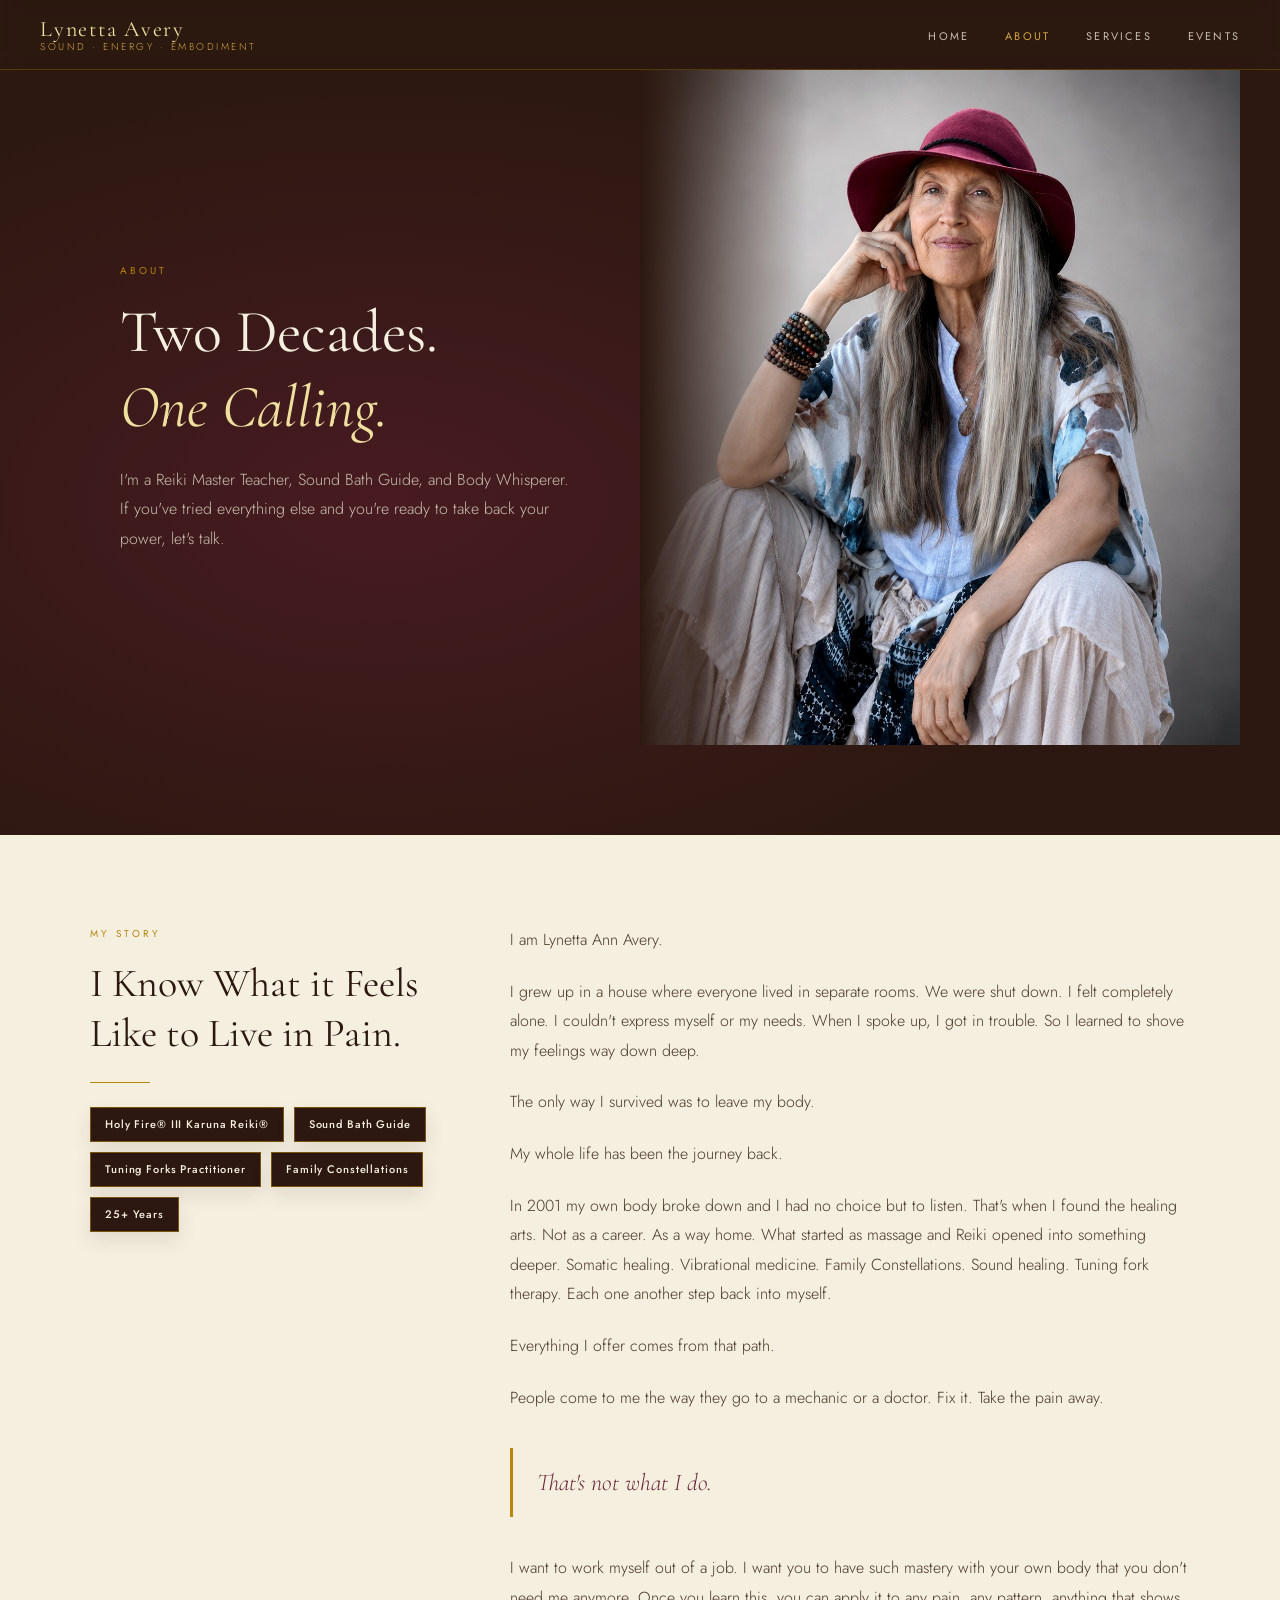
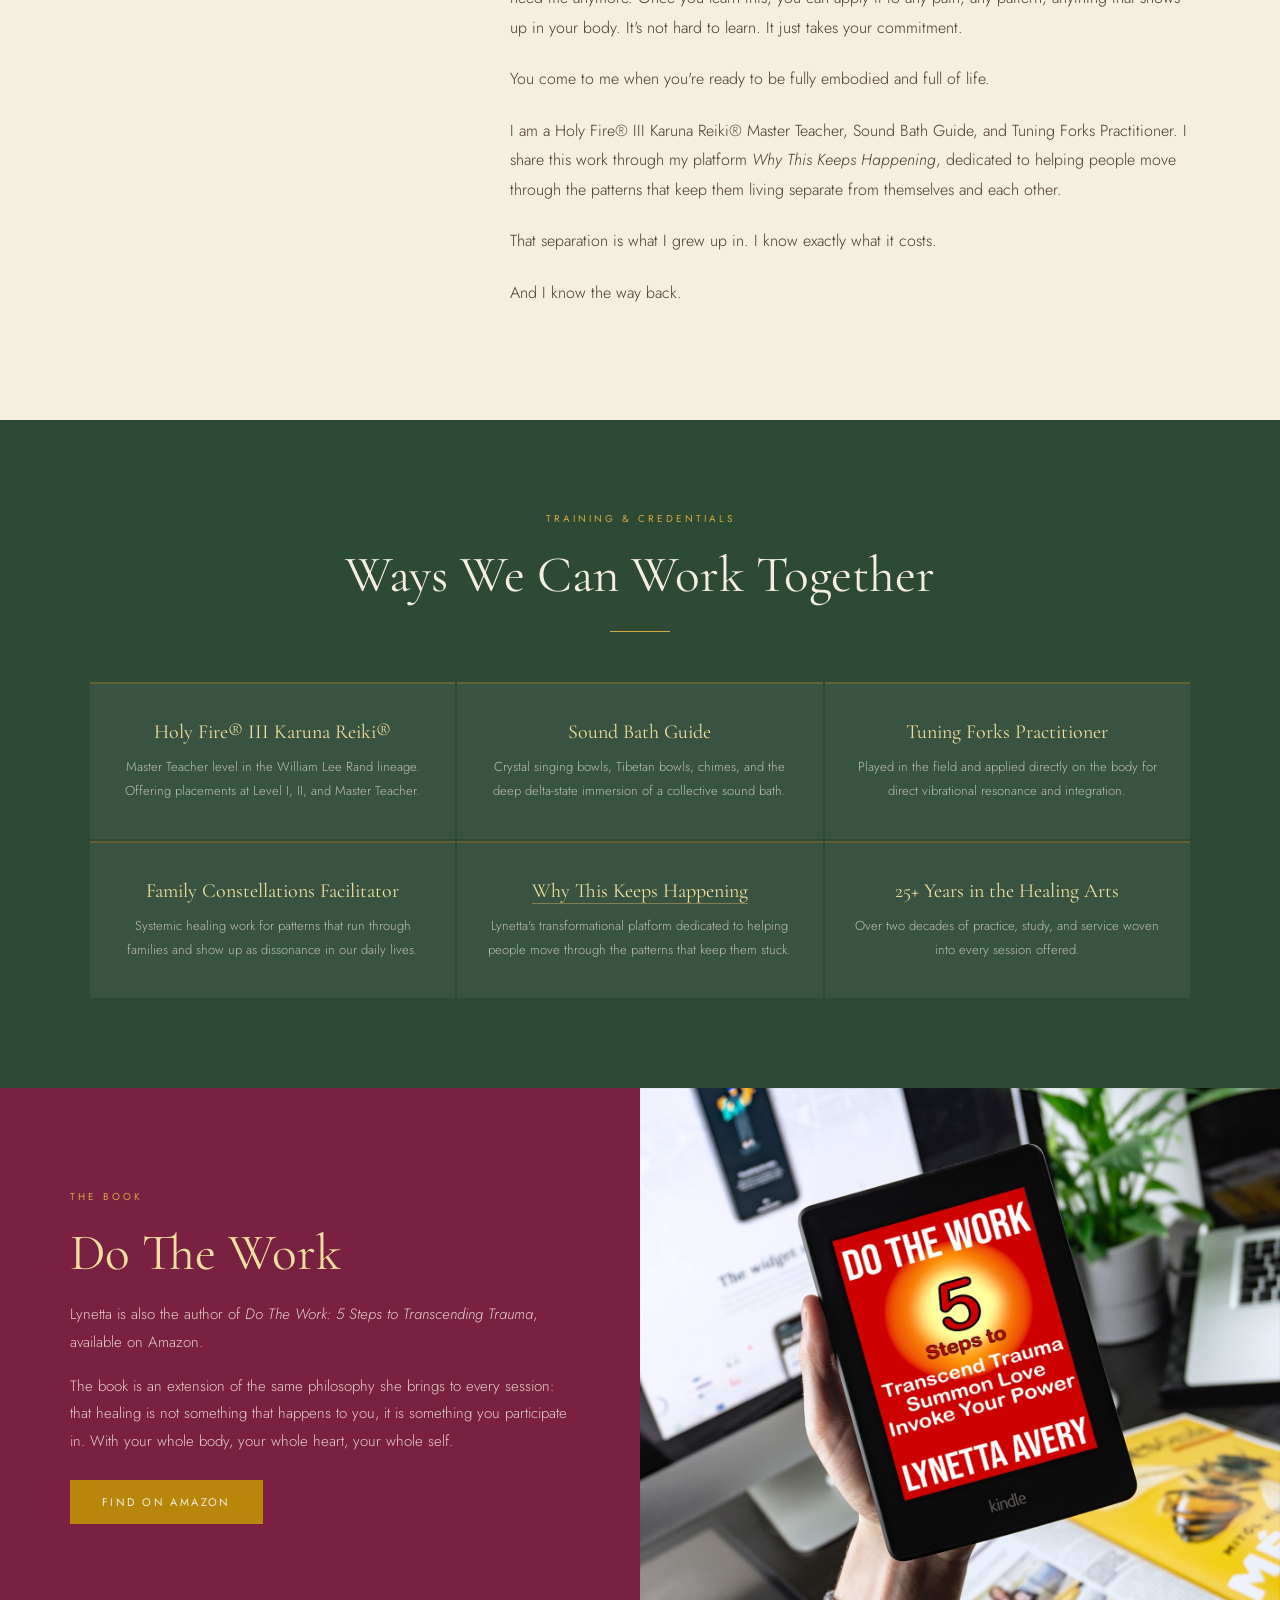
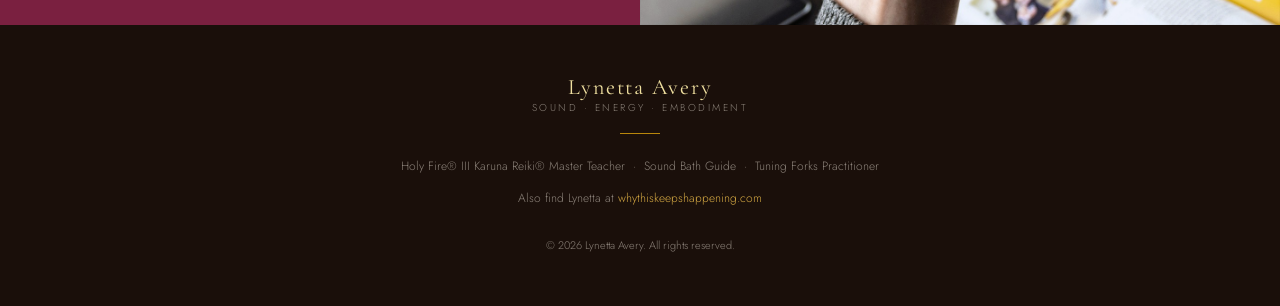
==== commit 2ae85311: "Improve About tags and Services headline styling" ====
--- a/about.html
+++ b/about.html
@@ -20,6 +20,8 @@
     .story-grid { display: grid; grid-template-columns: 1fr 2fr; gap: 80px; align-items: start; }
     .story-sidebar { position: sticky; top: 100px; }
     .story-sidebar h2 { color: var(--chocolate); font-size: 40px; margin-bottom: 20px; }
+    .story-sidebar .tags { display: flex; flex-wrap: wrap; gap: 10px; margin-top: 22px; }
+    .story-sidebar .tag { background: var(--chocolate); color: var(--cream); border: 1px solid rgba(184,134,11,0.55); box-shadow: 0 8px 20px rgba(58,38,32,0.10); font-weight: 500; line-height: 1.35; padding: 9px 14px; letter-spacing: 0.08em; }
     .story-body p { margin-bottom: 22px; font-size: 16px; }
     .story-pull { font-family: 'Cormorant Garamond', serif; font-size: 24px; font-style: italic; color: var(--burgundy); border-left: 3px solid var(--gold); padding: 16px 0 16px 24px; margin: 36px 0; line-height: 1.55; }
     .journey { background: var(--cream-dark); padding: 90px 40px; }
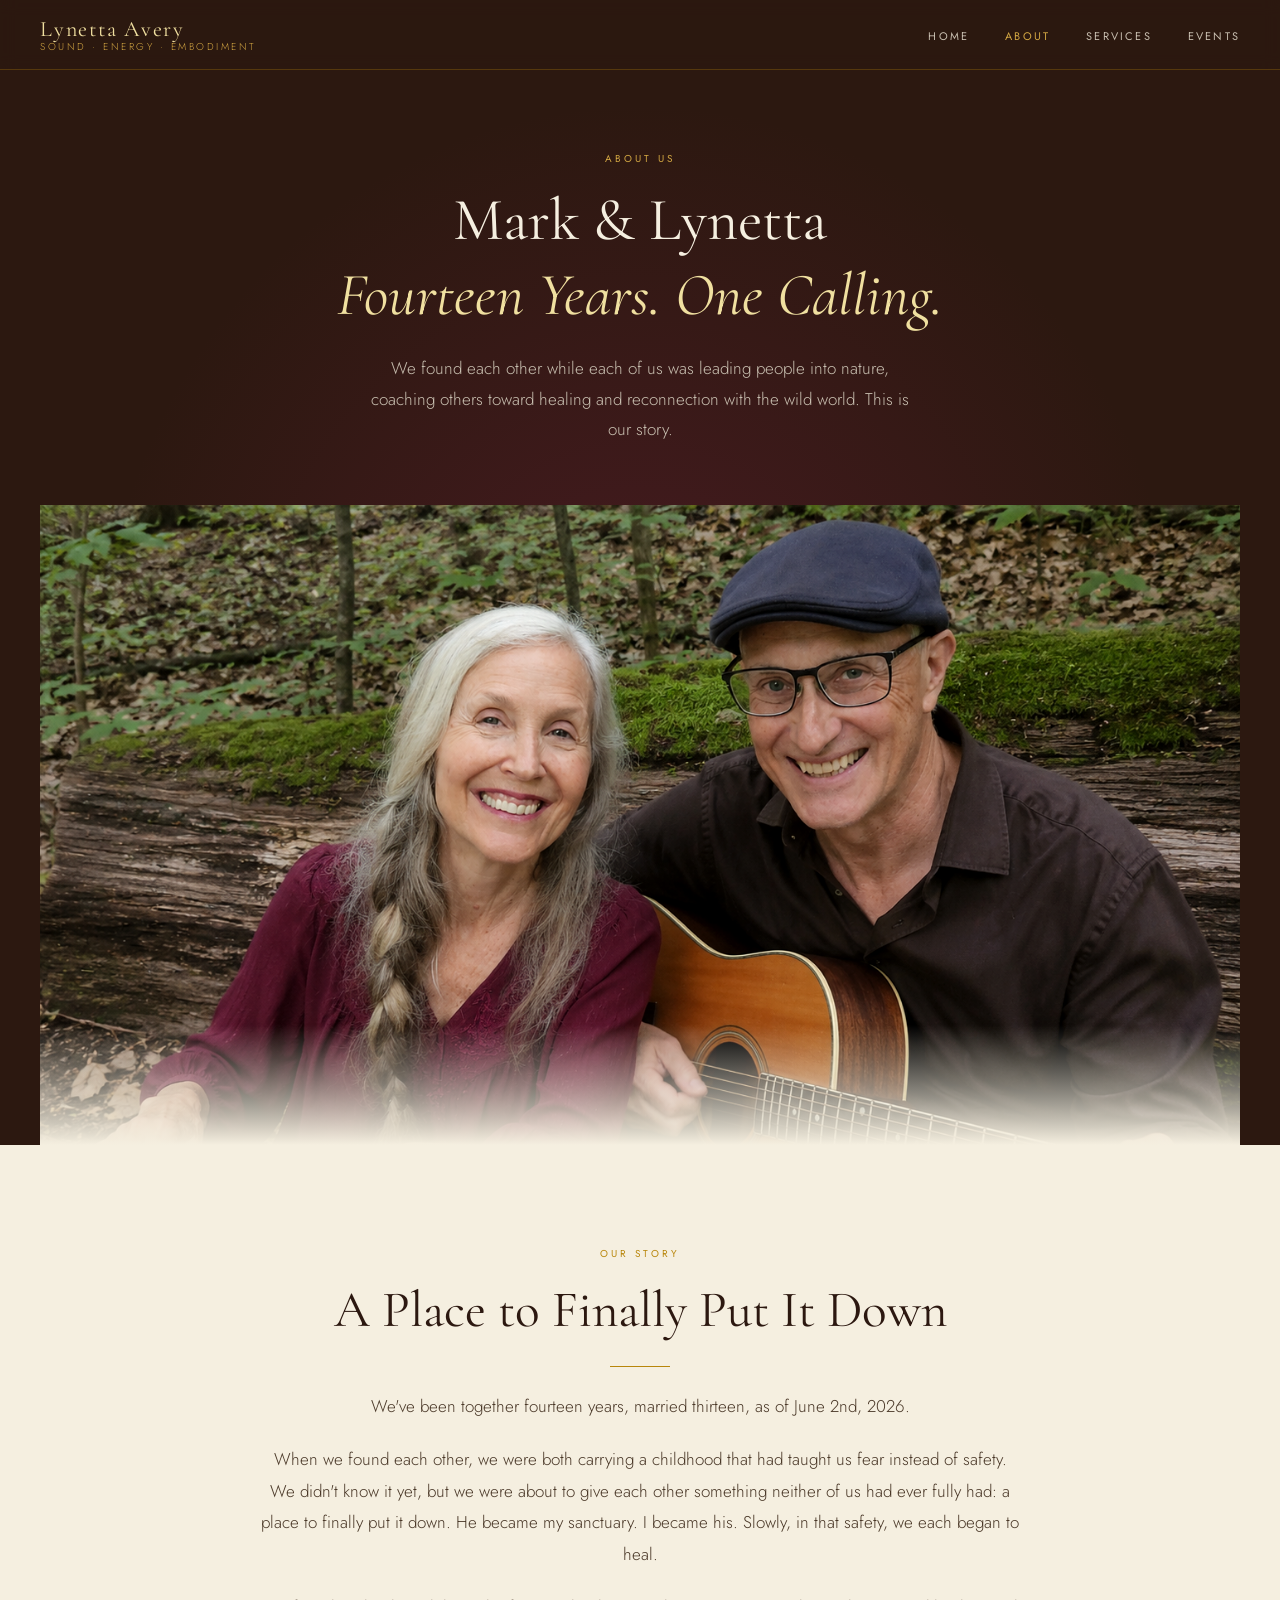
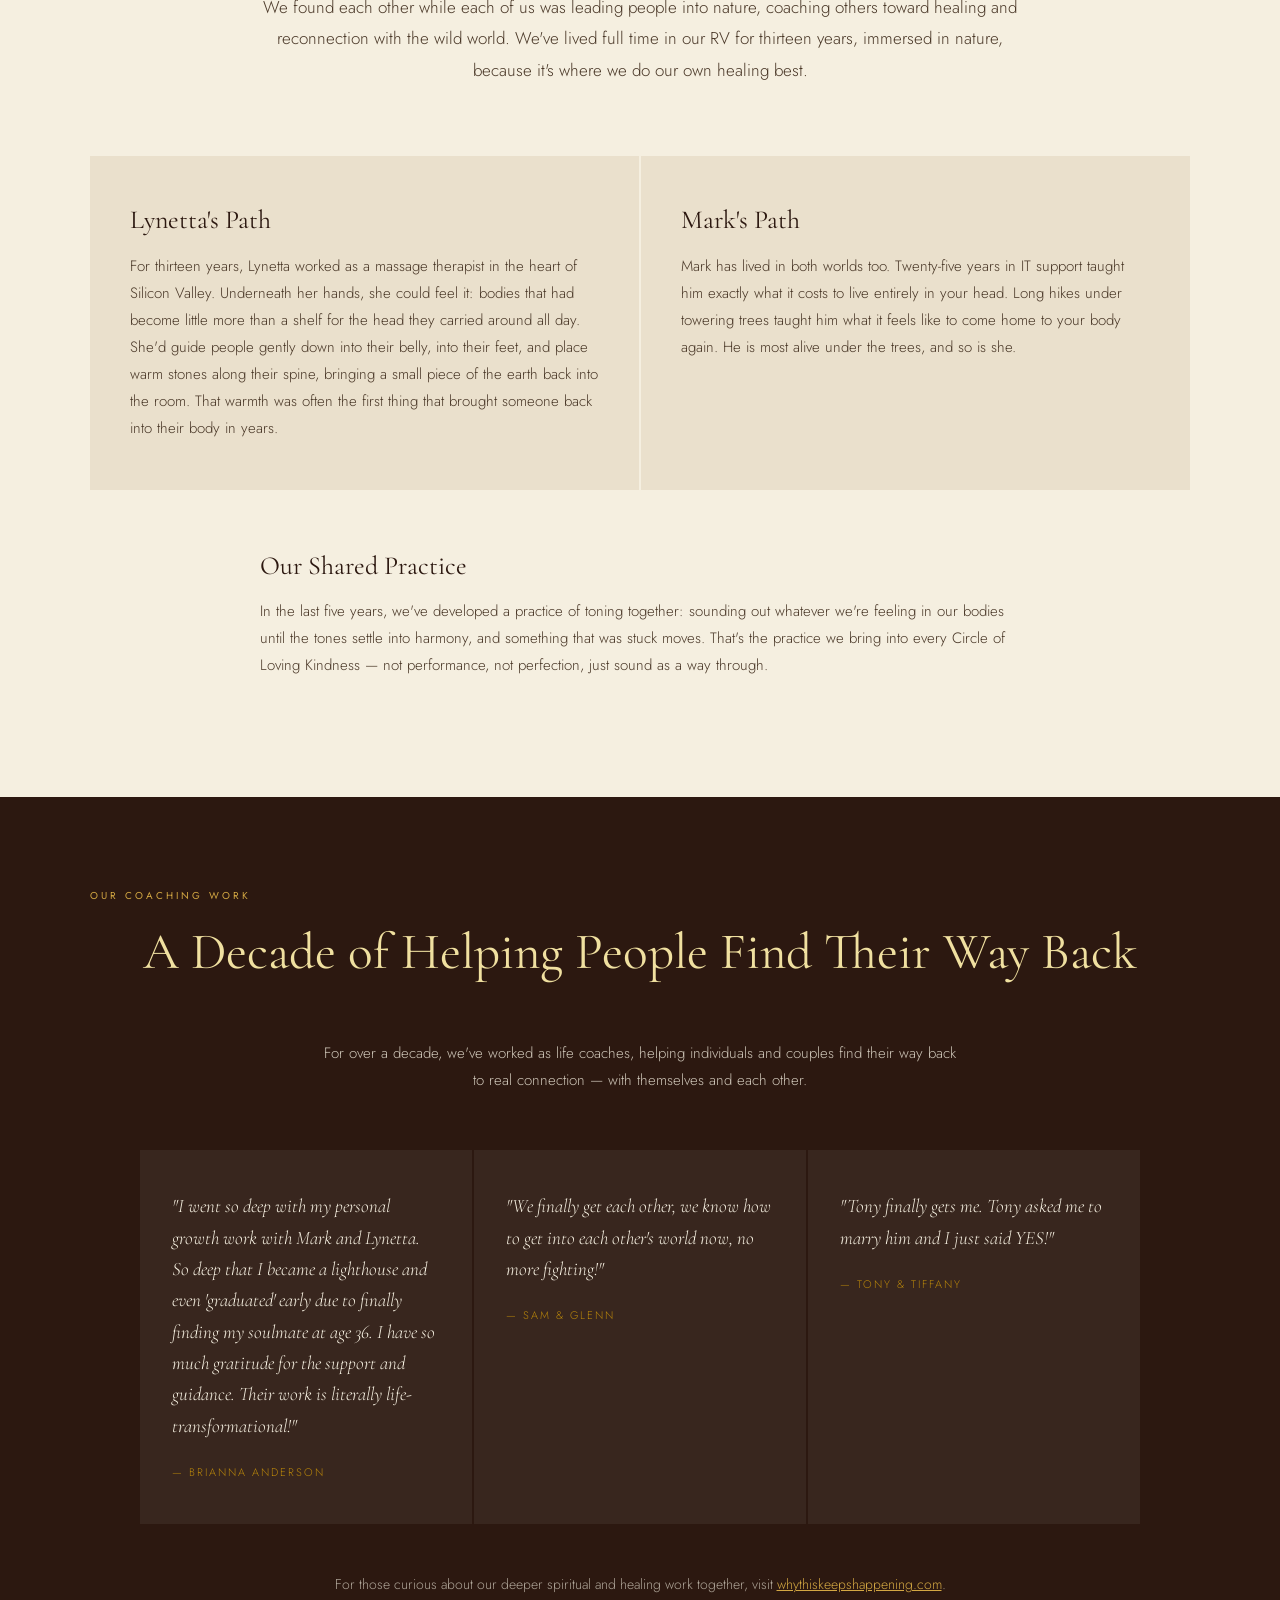
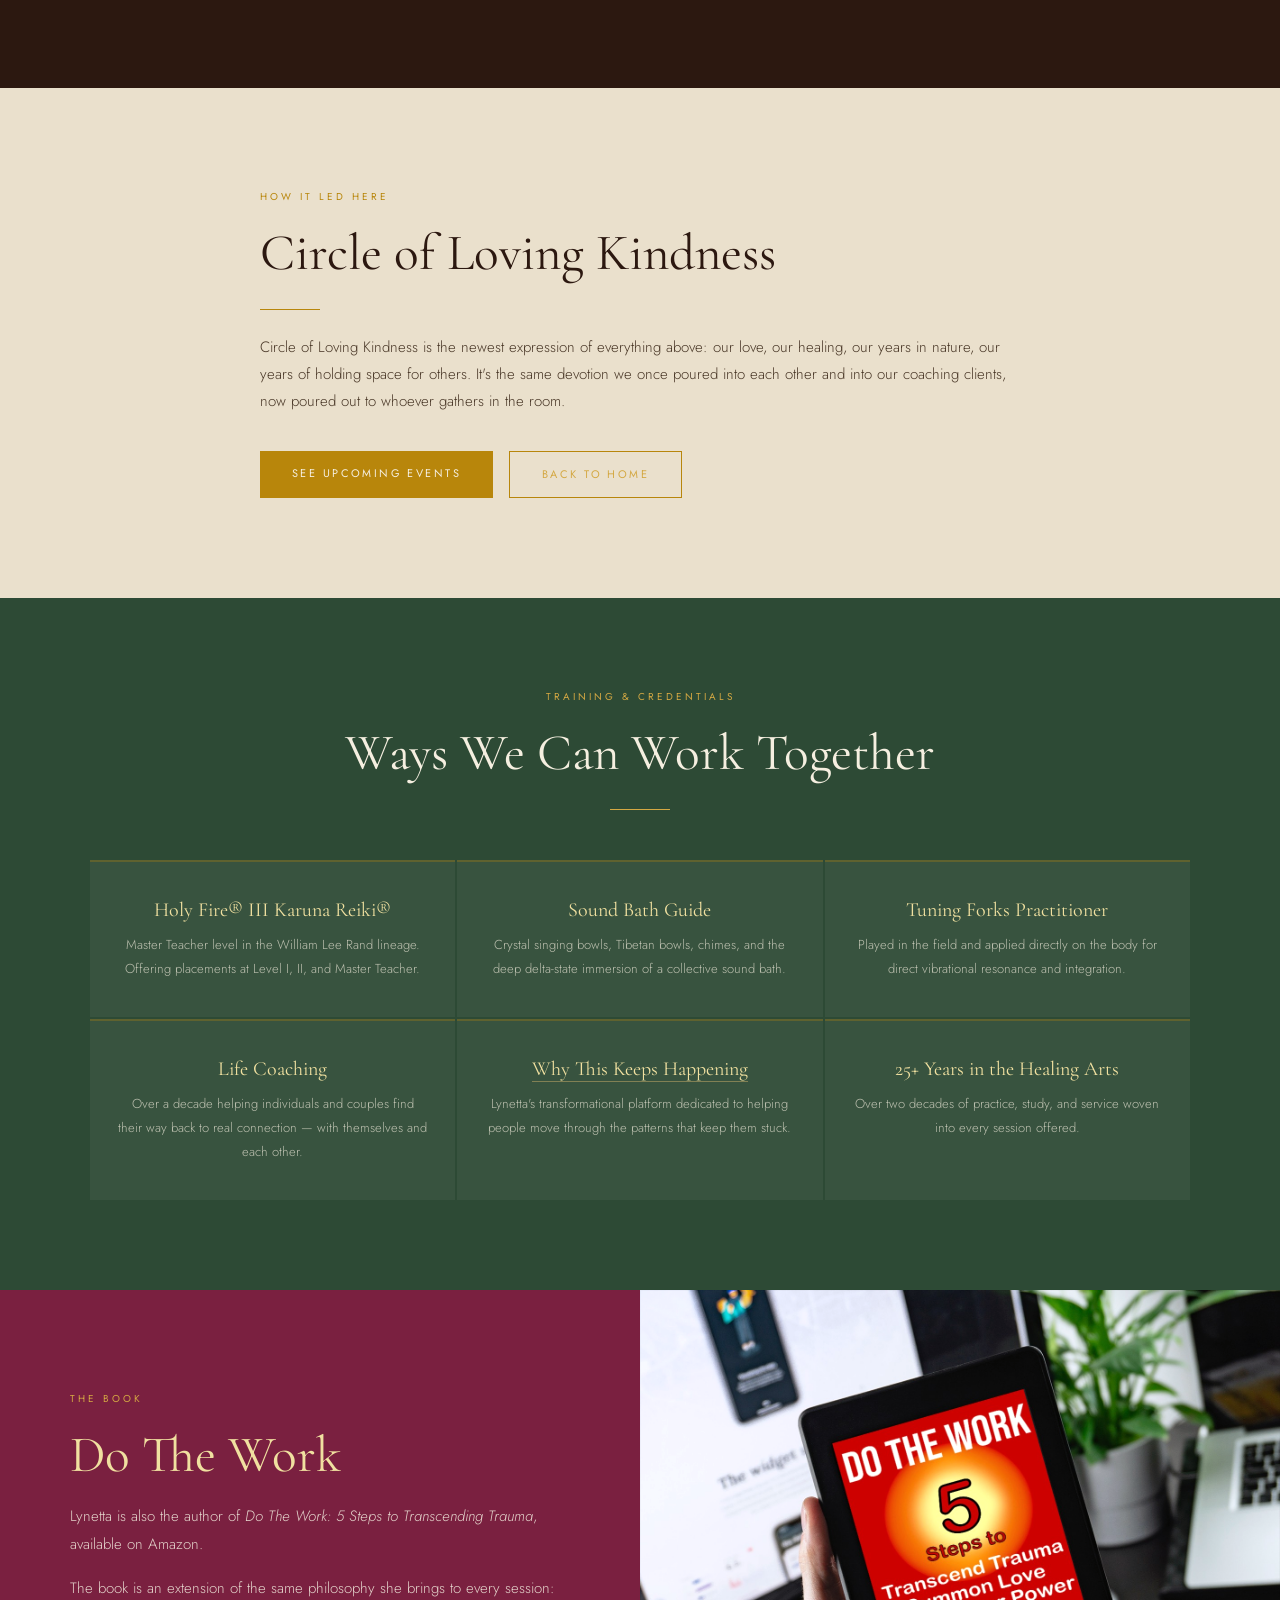
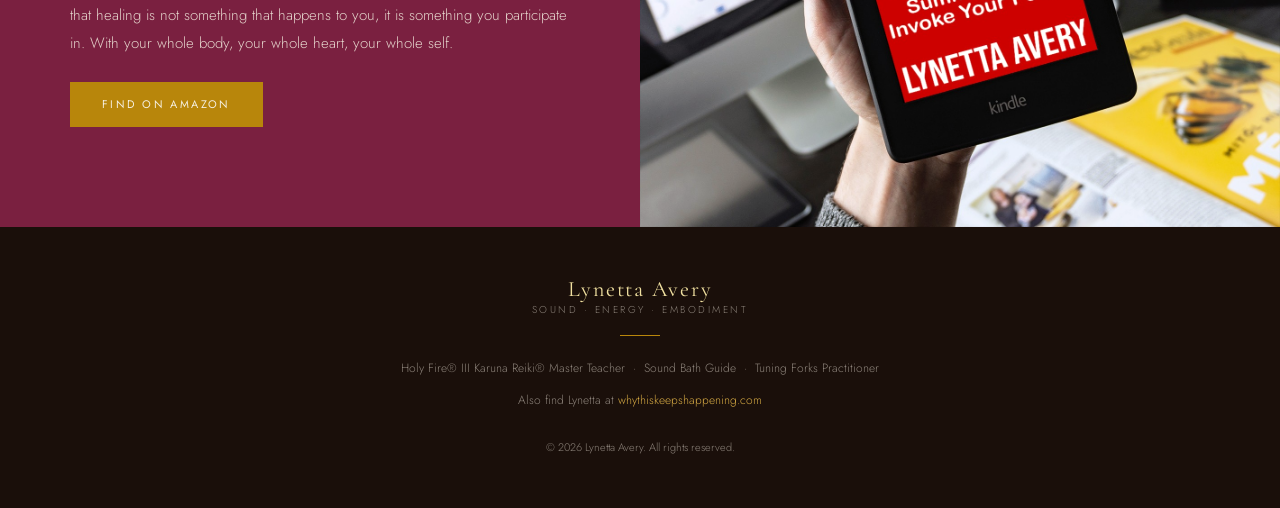
==== commit 36ee1267: "Rebuild homepage and About page with Circle of Loving Kindness content and 3 new images" ====
--- a/about.html
+++ b/about.html
@@ -3,33 +3,43 @@
 <head>
   <meta charset="UTF-8">
   <meta name="viewport" content="width=device-width, initial-scale=1.0">
-  <title>About Lynetta Avery — Sound Healing & Reiki</title>
-  <meta name="description" content="Lynetta Ann Avery — Holy Fire® III Karuna Reiki® Master Teacher, Sound Bath Guide, and Tuning Forks Practitioner with over 25 years in the healing arts.">
+  <title>About Mark &amp; Lynetta — Circle of Loving Kindness</title>
+  <meta name="description" content="Mark and Lynetta — the story behind Circle of Loving Kindness. Fourteen years together, a shared healing path, and a devotion to helping others come home to themselves.">
   <link rel="stylesheet" href="style.css">
   <style>
-    .about-hero { padding-top: 70px; background: var(--chocolate); display: grid; grid-template-columns: 1fr 1fr; min-height: 75vh; align-items: center; overflow: hidden; position: relative; }
-    .about-hero::before { content: ''; position: absolute; inset: 0; background: radial-gradient(ellipse at 30% 60%, rgba(122,32,64,0.35) 0%, transparent 60%); pointer-events: none; }
-    .about-hero-text { padding: 80px 60px 80px 80px; position: relative; z-index: 2; }
+    /* ── HERO ── */
+    .about-hero { padding-top: 70px; background: var(--chocolate); text-align: center; padding-bottom: 0; position: relative; overflow: hidden; }
+    .about-hero::before { content: ''; position: absolute; inset: 0; background: radial-gradient(ellipse at 50% 60%, rgba(122,32,64,0.35) 0%, transparent 60%); pointer-events: none; }
+    .about-hero-text { padding: 80px 40px 60px; position: relative; z-index: 2; }
     .about-hero-text h1 { color: var(--cream); font-size: clamp(36px, 5vw, 60px); margin-bottom: 20px; }
     .about-hero-text h1 em { color: var(--gold-pale); display: block; }
-    .about-hero-text p { color: var(--grey-light); font-size: 16px; max-width: 460px; }
-    .about-hero-img { height: 75vh; overflow: hidden; position: relative; }
-    .about-hero-img img { width: 100%; height: 100%; object-fit: cover; object-position: center top; filter: sepia(8%) contrast(1.04); }
-    .about-hero-img::after { content: ''; position: absolute; inset: 0; background: linear-gradient(to right, var(--chocolate) 0%, transparent 28%); pointer-events: none; }
-    .story { background: var(--cream); }
-    .story-grid { display: grid; grid-template-columns: 1fr 2fr; gap: 80px; align-items: start; }
-    .story-sidebar { position: sticky; top: 100px; }
-    .story-sidebar h2 { color: var(--chocolate); font-size: 40px; margin-bottom: 20px; }
-    .story-sidebar .tags { display: flex; flex-wrap: wrap; gap: 10px; margin-top: 22px; }
-    .story-sidebar .tag { background: var(--chocolate); color: var(--cream); border: 1px solid rgba(184,134,11,0.55); box-shadow: 0 8px 20px rgba(58,38,32,0.10); font-weight: 500; line-height: 1.35; padding: 9px 14px; letter-spacing: 0.08em; }
-    .story-body p { margin-bottom: 22px; font-size: 16px; }
-    .story-pull { font-family: 'Cormorant Garamond', serif; font-size: 24px; font-style: italic; color: var(--burgundy); border-left: 3px solid var(--gold); padding: 16px 0 16px 24px; margin: 36px 0; line-height: 1.55; }
-    .journey { background: var(--cream-dark); padding: 90px 40px; }
-    .timeline { display: grid; grid-template-columns: repeat(4, 1fr); gap: 2px; margin-top: 50px; }
-    .timeline-item { background: var(--chocolate); padding: 36px 28px; }
-    .timeline-year { font-family: 'Cormorant Garamond', serif; font-size: 40px; color: var(--gold); opacity: 0.7; line-height: 1; margin-bottom: 12px; }
-    .timeline-item h4 { color: var(--cream); font-size: 18px; margin-bottom: 10px; }
-    .timeline-item p { color: var(--grey-light); font-size: 13px; }
+    .about-hero-text p { color: var(--grey-light); font-size: 17px; max-width: 560px; margin: 0 auto; line-height: 1.8; }
+    .about-hero-img { width: 100%; max-height: 640px; overflow: hidden; position: relative; }
+    .about-hero-img img { width: 100%; height: 100%; object-fit: cover; object-position: center 30%; display: block; filter: sepia(6%) contrast(1.04); }
+    .about-hero-img::after { content: ''; position: absolute; bottom: 0; left: 0; right: 0; height: 120px; background: linear-gradient(to bottom, transparent, var(--cream)); pointer-events: none; }
+
+    /* ── STORY ── */
+    .story { background: var(--cream); padding: 100px 40px; }
+    .story-intro { max-width: 760px; margin: 0 auto 70px; text-align: center; }
+    .story-intro p { font-size: 17px; line-height: 1.85; margin-bottom: 22px; }
+    .story-pull { font-family: 'Cormorant Garamond', serif; font-size: clamp(22px, 3vw, 30px); font-style: italic; color: var(--burgundy); border-left: 3px solid var(--gold); padding: 16px 0 16px 28px; margin: 48px 0; line-height: 1.55; text-align: left; max-width: 760px; margin-left: auto; margin-right: auto; }
+    .paths { display: grid; grid-template-columns: 1fr 1fr; gap: 2px; margin: 60px 0; }
+    .path-card { background: var(--cream-dark); padding: 48px 40px; }
+    .path-card h3 { color: var(--chocolate); font-size: 26px; margin-bottom: 16px; }
+    .path-card p { font-size: 15px; line-height: 1.8; }
+    .story-section { max-width: 760px; margin: 60px auto 0; }
+    .story-section h3 { color: var(--chocolate); font-size: 26px; margin-bottom: 16px; }
+    .story-section p { font-size: 15px; line-height: 1.8; margin-bottom: 18px; }
+
+    /* ── COACHING TESTIMONIALS ── */
+    .coaching { background: var(--chocolate); padding: 90px 40px; }
+    .coaching h2 { color: var(--gold-pale); text-align: center; margin-bottom: 56px; }
+    .coaching-testimonials { display: grid; grid-template-columns: repeat(3, 1fr); gap: 2px; max-width: 1000px; margin: 0 auto; }
+    .coaching-card { background: rgba(255,255,255,0.06); padding: 40px 32px; }
+    .coaching-card blockquote { font-family: 'Cormorant Garamond', serif; font-size: 19px; font-style: italic; color: var(--cream); line-height: 1.65; margin: 0 0 16px; }
+    .coaching-card cite { font-size: 11px; letter-spacing: 0.18em; text-transform: uppercase; color: var(--gold); font-style: normal; }
+
+    /* ── CREDENTIALS ── */
     .credentials { background: var(--forest); text-align: center; }
     .cred-grid { display: grid; grid-template-columns: repeat(3, 1fr); gap: 2px; margin-top: 50px; }
     .cred-card { background: rgba(255,255,255,0.05); padding: 36px 28px; border-top: 2px solid rgba(184,134,11,0.3); transition: border-color 0.3s; }
@@ -38,22 +48,19 @@
     .cred-card h4 a { color: var(--gold-pale); text-decoration: none; border-bottom: 1px solid rgba(218,183,109,0.45); }
     .cred-card h4 a:hover { color: var(--gold-light); border-bottom-color: var(--gold-light); }
     .cred-card p { color: rgba(245,239,224,0.7); font-size: 13px; }
+
+    /* ── BOOK ── */
     .author-section { background: var(--wine); display: grid; grid-template-columns: 1fr 1fr; gap: 0; align-items: center; }
     .author-text { padding: 70px; }
     .author-text h2 { color: var(--gold-pale); margin-bottom: 16px; }
     .author-text p { color: rgba(245,239,224,0.85); margin-bottom: 16px; }
-    .author-book { background: var(--chocolate); height: 100%; min-height: 400px; display: flex; align-items: center; justify-content: center; flex-direction: column; gap: 20px; padding: 60px 40px; text-align: center; }
-    .book-title { font-family: 'Cormorant Garamond', serif; font-size: 32px; font-style: italic; color: var(--gold-pale); line-height: 1.3; }
-    .book-sub { font-size: 13px; letter-spacing: 0.15em; text-transform: uppercase; color: var(--grey-light); }
-    .author-book-image { padding: 0; overflow: hidden; min-height: 440px; }
+    .author-book-image { overflow: hidden; min-height: 440px; }
     .author-book-image img { width: 100%; height: 100%; min-height: 440px; object-fit: cover; object-position: center; display: block; filter: sepia(6%) contrast(1.03); }
+
     @media (max-width: 900px) {
-      .about-hero { grid-template-columns: 1fr; }
-      .about-hero-text { padding: 60px 20px 40px; }
-      .about-hero-img { height: 50vh; }
-      .story-grid { grid-template-columns: 1fr; gap: 40px; }
-      .story-sidebar { position: static; }
-      .timeline { grid-template-columns: 1fr 1fr; }
+      .about-hero-img { max-height: 460px; }
+      .paths { grid-template-columns: 1fr; }
+      .coaching-testimonials { grid-template-columns: 1fr; }
       .cred-grid { grid-template-columns: 1fr; }
       .author-section { grid-template-columns: 1fr; }
       .author-text { padding: 48px 20px; }
@@ -71,48 +78,90 @@
     <li><a href="events.html">Events</a></li>
   </ul>
 </nav>
+
+<!-- HERO -->
 <section class="about-hero">
   <div class="about-hero-text">
-    <span class="section-label">About</span>
-    <h1>Two Decades.<br><em>One Calling.</em></h1>
-    <p>I'm a Reiki Master Teacher, Sound Bath Guide, and Body Whisperer.</p>
-    <p>If you've tried everything else and you're ready to take back your power, let's talk.</p>
-  </div>
-  <div class="about-hero-img"><img src="lynetta-about-main.jpg" alt="Lynetta Ann Avery portrait"></div>
-</section>
+    <span class="section-label" style="color:var(--gold-light);">About Us</span>
+    <h1>Mark &amp; Lynetta<em>Fourteen Years. One Calling.</em></h1>
+    <p>We found each other while each of us was leading people into nature, coaching others toward healing and reconnection with the wild world. This is our story.</p>
+  </div>
+  <div class="about-hero-img">
+    <img src="mark-lynetta.png" alt="Mark and Lynetta with guitar and Shruti box in the forest">
+  </div>
+</section>
+
+<!-- STORY -->
 <section class="story">
   <div class="container">
-    <div class="story-grid">
-      <div class="story-sidebar">
-        <span class="section-label">My Story</span>
-        <h2>I Know What it Feels Like to Live in Pain.</h2>
-        <div class="divider"></div>
-        <div class="tags">
-          <span class="tag">Holy Fire® III Karuna Reiki®</span>
-          <span class="tag">Sound Bath Guide</span>
-          <span class="tag">Tuning Forks Practitioner</span>
-          <span class="tag">Family Constellations</span>
-          <span class="tag">25+ Years</span>
-        </div>
-      </div>
-      <div class="story-body">
-        <p>I am Lynetta Ann Avery.</p>
-        <p>I grew up in a house where everyone lived in separate rooms. We were shut down. I felt completely alone. I couldn't express myself or my needs. When I spoke up, I got in trouble. So I learned to shove my feelings way down deep.</p>
-        <p>The only way I survived was to leave my body.</p>
-        <p>My whole life has been the journey back.</p>
-        <p>In 2001 my own body broke down and I had no choice but to listen. That's when I found the healing arts. Not as a career. As a way home. What started as massage and Reiki opened into something deeper. Somatic healing. Vibrational medicine. Family Constellations. Sound healing. Tuning fork therapy. Each one another step back into myself.</p>
-        <p>Everything I offer comes from that path.</p>
-        <p>People come to me the way they go to a mechanic or a doctor. Fix it. Take the pain away.</p>
-        <div class="story-pull">That's not what I do.</div>
-        <p>I want to work myself out of a job. I want you to have such mastery with your own body that you don't need me anymore. Once you learn this, you can apply it to any pain, any pattern, anything that shows up in your body. It's not hard to learn. It just takes your commitment.</p>
-        <p>You come to me when you're ready to be fully embodied and full of life.</p>
-        <p>I am a Holy Fire® III Karuna Reiki® Master Teacher, Sound Bath Guide, and Tuning Forks Practitioner. I share this work through my platform <em>Why This Keeps Happening</em>, dedicated to helping people move through the patterns that keep them living separate from themselves and each other.</p>
-        <p>That separation is what I grew up in. I know exactly what it costs.</p>
-        <p>And I know the way back.</p>
-      </div>
-    </div>
-  </div>
-</section>
+    <div class="story-intro">
+      <span class="section-label">Our Story</span>
+      <h2 style="color:var(--chocolate);">A Place to Finally Put It Down</h2>
+      <div class="divider divider-center"></div>
+      <p>We've been together fourteen years, married thirteen, as of June 2nd, 2026.</p>
+      <p>When we found each other, we were both carrying a childhood that had taught us fear instead of safety. We didn't know it yet, but we were about to give each other something neither of us had ever fully had: a place to finally put it down. He became my sanctuary. I became his. Slowly, in that safety, we each began to heal.</p>
+      <p>We found each other while each of us was leading people into nature, coaching others toward healing and reconnection with the wild world. We've lived full time in our RV for thirteen years, immersed in nature, because it's where we do our own healing best.</p>
+    </div>
+
+    <div class="paths">
+      <div class="path-card">
+        <h3>Lynetta's Path</h3>
+        <p>For thirteen years, Lynetta worked as a massage therapist in the heart of Silicon Valley. Underneath her hands, she could feel it: bodies that had become little more than a shelf for the head they carried around all day. She'd guide people gently down into their belly, into their feet, and place warm stones along their spine, bringing a small piece of the earth back into the room. That warmth was often the first thing that brought someone back into their body in years.</p>
+      </div>
+      <div class="path-card">
+        <h3>Mark's Path</h3>
+        <p>Mark has lived in both worlds too. Twenty-five years in IT support taught him exactly what it costs to live entirely in your head. Long hikes under towering trees taught him what it feels like to come home to your body again. He is most alive under the trees, and so is she.</p>
+      </div>
+    </div>
+
+    <div class="story-section">
+      <h3>Our Shared Practice</h3>
+      <p>In the last five years, we've developed a practice of toning together: sounding out whatever we're feeling in our bodies until the tones settle into harmony, and something that was stuck moves. That's the practice we bring into every Circle of Loving Kindness — not performance, not perfection, just sound as a way through.</p>
+    </div>
+  </div>
+</section>
+
+<!-- COACHING TESTIMONIALS -->
+<section class="coaching">
+  <div class="container">
+    <span class="section-label" style="color:var(--gold-light);">Our Coaching Work</span>
+    <h2>A Decade of Helping People Find Their Way Back</h2>
+    <p style="color:rgba(245,239,224,0.8); max-width:640px; margin:0 auto 56px; text-align:center; font-size:15px; line-height:1.8;">For over a decade, we've worked as life coaches, helping individuals and couples find their way back to real connection — with themselves and each other.</p>
+    <div class="coaching-testimonials">
+      <div class="coaching-card">
+        <blockquote>"I went so deep with my personal growth work with Mark and Lynetta. So deep that I became a lighthouse and even 'graduated' early due to finally finding my soulmate at age 36. I have so much gratitude for the support and guidance. Their work is literally life-transformational!"</blockquote>
+        <cite>— Brianna Anderson</cite>
+      </div>
+      <div class="coaching-card">
+        <blockquote>"We finally get each other, we know how to get into each other's world now, no more fighting!"</blockquote>
+        <cite>— Sam &amp; Glenn</cite>
+      </div>
+      <div class="coaching-card">
+        <blockquote>"Tony finally gets me. Tony asked me to marry him and I just said YES!"</blockquote>
+        <cite>— Tony &amp; Tiffany</cite>
+      </div>
+    </div>
+    <p style="color:rgba(245,239,224,0.65); text-align:center; margin-top:48px; font-size:14px;">For those curious about our deeper spiritual and healing work together, visit <a href="https://whythiskeepshappening.com" target="_blank" style="color:var(--gold-light);">whythiskeepshappening.com</a>.</p>
+  </div>
+</section>
+
+<!-- HOW IT LED HERE -->
+<section class="story" style="background:var(--cream-dark);">
+  <div class="container">
+    <div class="story-section" style="margin-top:0;">
+      <span class="section-label">How It Led Here</span>
+      <h2 style="color:var(--chocolate); margin-bottom:20px;">Circle of Loving Kindness</h2>
+      <div class="divider"></div>
+      <p>Circle of Loving Kindness is the newest expression of everything above: our love, our healing, our years in nature, our years of holding space for others. It's the same devotion we once poured into each other and into our coaching clients, now poured out to whoever gathers in the room.</p>
+      <div style="margin-top:36px; display:flex; gap:16px; flex-wrap:wrap;">
+        <a href="events.html" class="btn btn-gold">See Upcoming Events</a>
+        <a href="index.html" class="btn btn-outline">Back to Home</a>
+      </div>
+    </div>
+  </div>
+</section>
+
+<!-- CREDENTIALS -->
 <section class="credentials">
   <div class="container">
     <span class="section-label" style="color:var(--gold-light);">Training &amp; Credentials</span>
@@ -122,12 +171,14 @@
       <div class="cred-card"><h4>Holy Fire® III Karuna Reiki®</h4><p>Master Teacher level in the William Lee Rand lineage. Offering placements at Level I, II, and Master Teacher.</p></div>
       <div class="cred-card"><h4>Sound Bath Guide</h4><p>Crystal singing bowls, Tibetan bowls, chimes, and the deep delta-state immersion of a collective sound bath.</p></div>
       <div class="cred-card"><h4>Tuning Forks Practitioner</h4><p>Played in the field and applied directly on the body for direct vibrational resonance and integration.</p></div>
-      <div class="cred-card"><h4>Family Constellations Facilitator</h4><p>Systemic healing work for patterns that run through families and show up as dissonance in our daily lives.</p></div>
+      <div class="cred-card"><h4>Life Coaching</h4><p>Over a decade helping individuals and couples find their way back to real connection — with themselves and each other.</p></div>
       <div class="cred-card"><h4><a href="https://whythiskeepshappening.com/" target="_blank" rel="noopener">Why This Keeps Happening</a></h4><p>Lynetta's transformational platform dedicated to helping people move through the patterns that keep them stuck.</p></div>
       <div class="cred-card"><h4>25+ Years in the Healing Arts</h4><p>Over two decades of practice, study, and service woven into every session offered.</p></div>
     </div>
   </div>
 </section>
+
+<!-- BOOK -->
 <section class="author-section" style="padding:0;">
   <div class="author-text">
     <span class="section-label" style="color:var(--gold-light);">The Book</span>
@@ -136,10 +187,11 @@
     <p>The book is an extension of the same philosophy she brings to every session: that healing is not something that happens to you, it is something you participate in. With your whole body, your whole heart, your whole self.</p>
     <a href="https://a.co/d/0eu2nuAJ" target="_blank" rel="noopener" class="btn btn-gold" style="margin-top:8px;">Find on Amazon</a>
   </div>
-  <div class="author-book author-book-image">
+  <div class="author-book-image">
     <img src="do-the-work-tablet.jpg" alt="Do The Work book displayed on a tablet">
   </div>
 </section>
+
 <footer>
   <a href="index.html" class="logo">Lynetta Avery<span style="display:block; font-size:10px; font-family:'Jost',sans-serif; font-weight:300; letter-spacing:0.25em; text-transform:uppercase; color:var(--grey);">Sound · Energy · Embodiment</span></a>
   <div style="margin:20px auto; width:40px; height:1px; background:var(--gold);"></div>
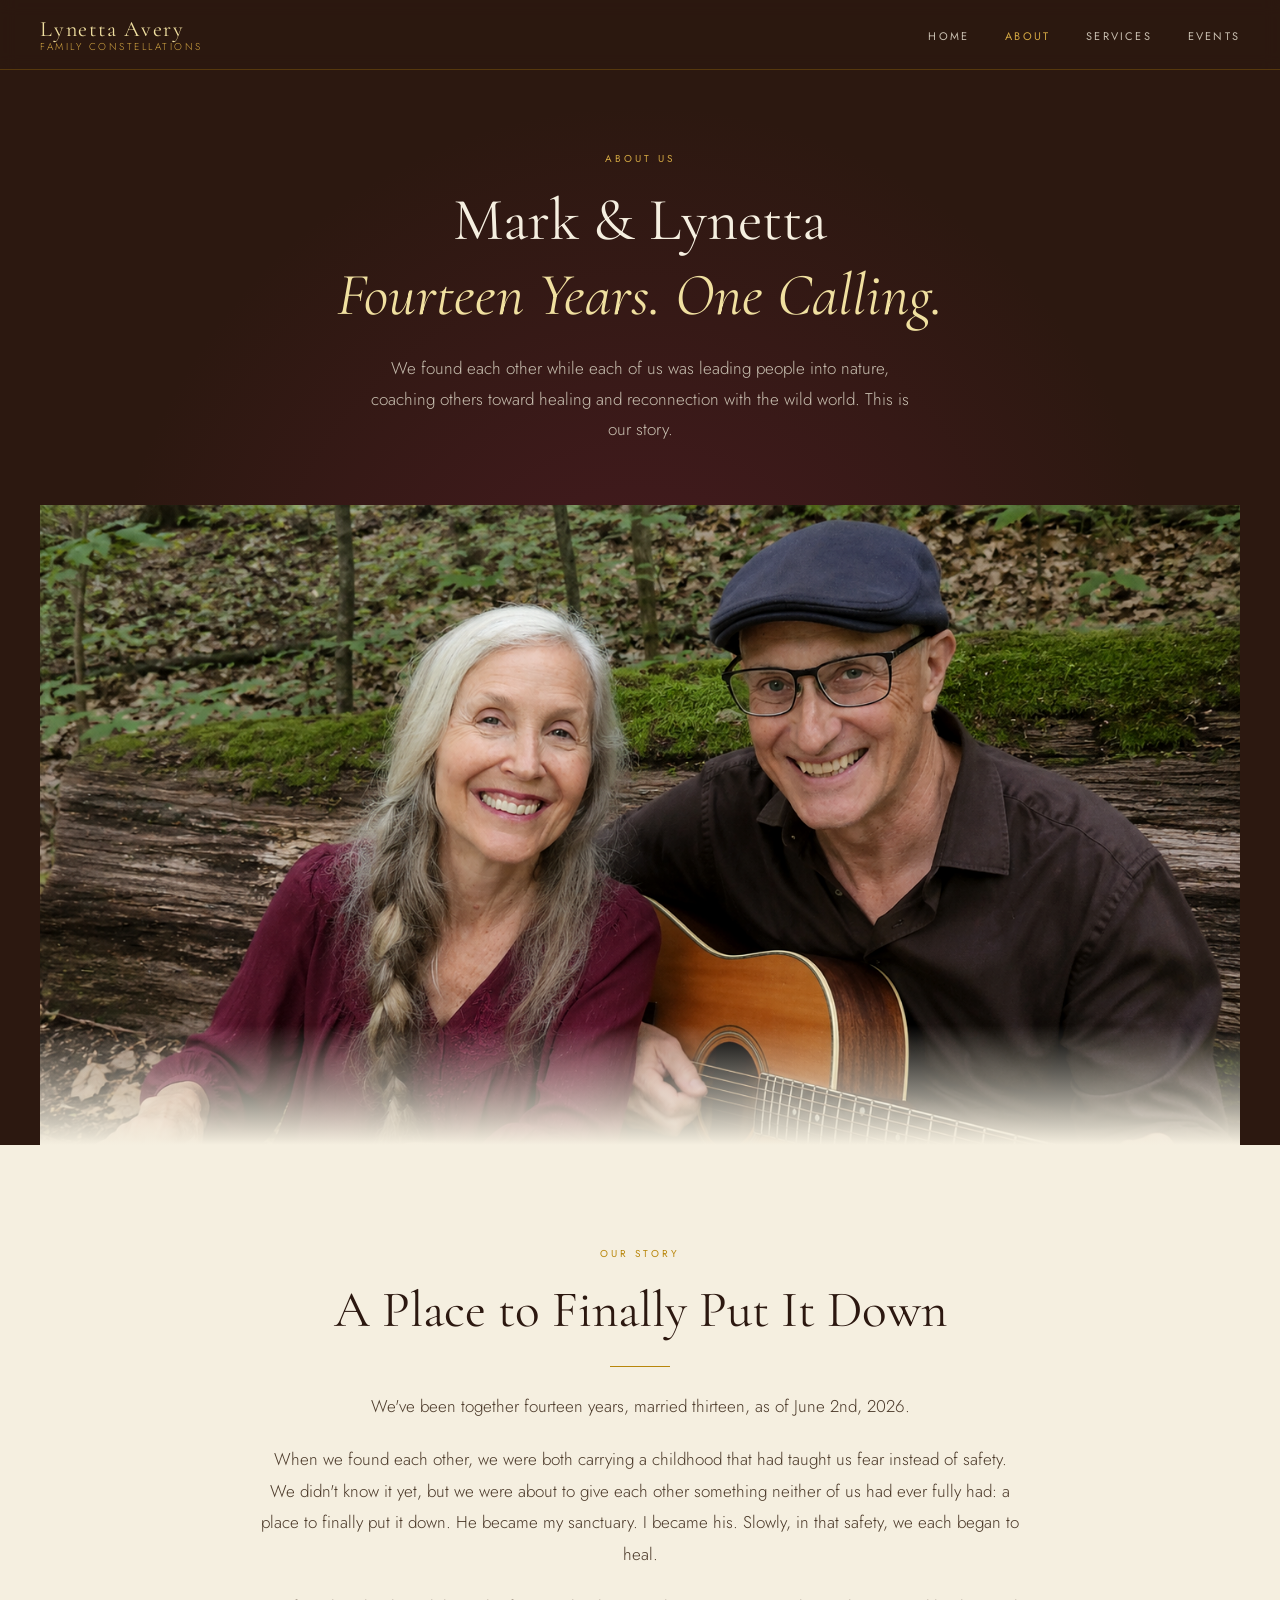
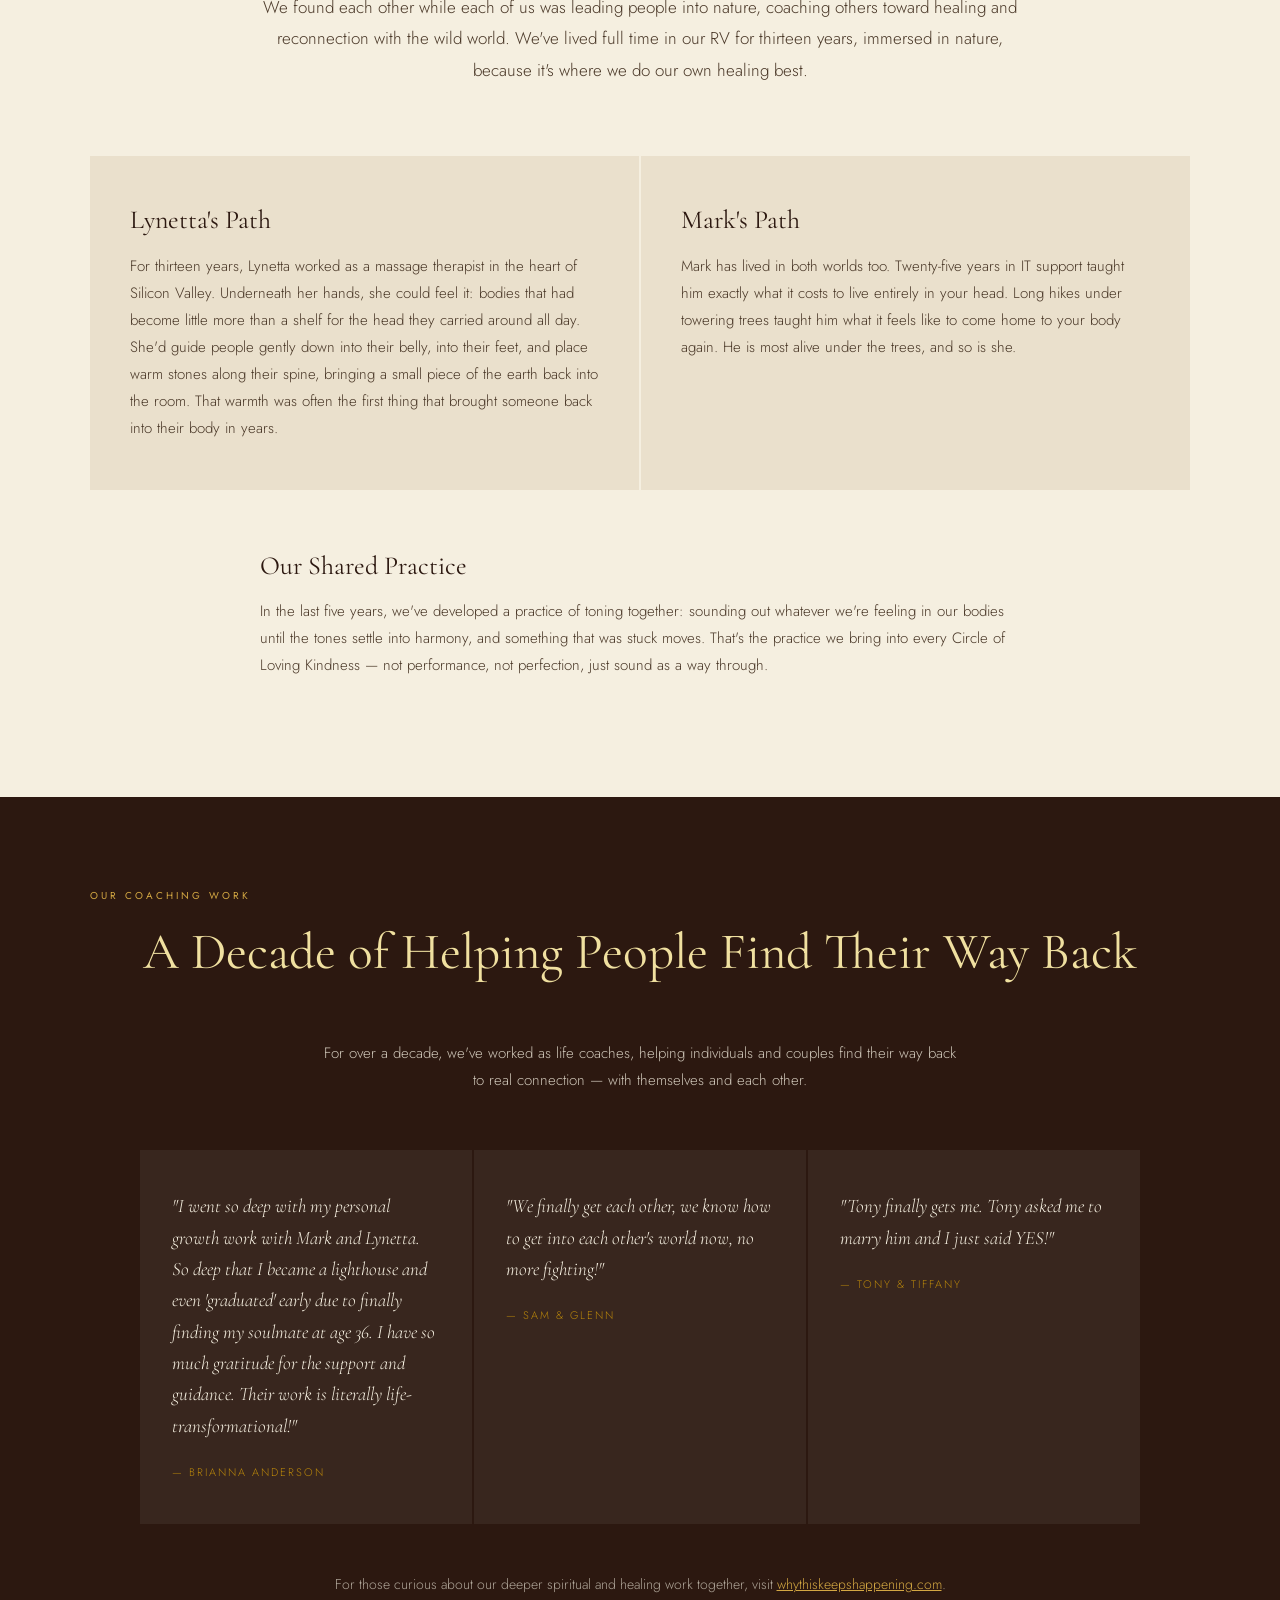
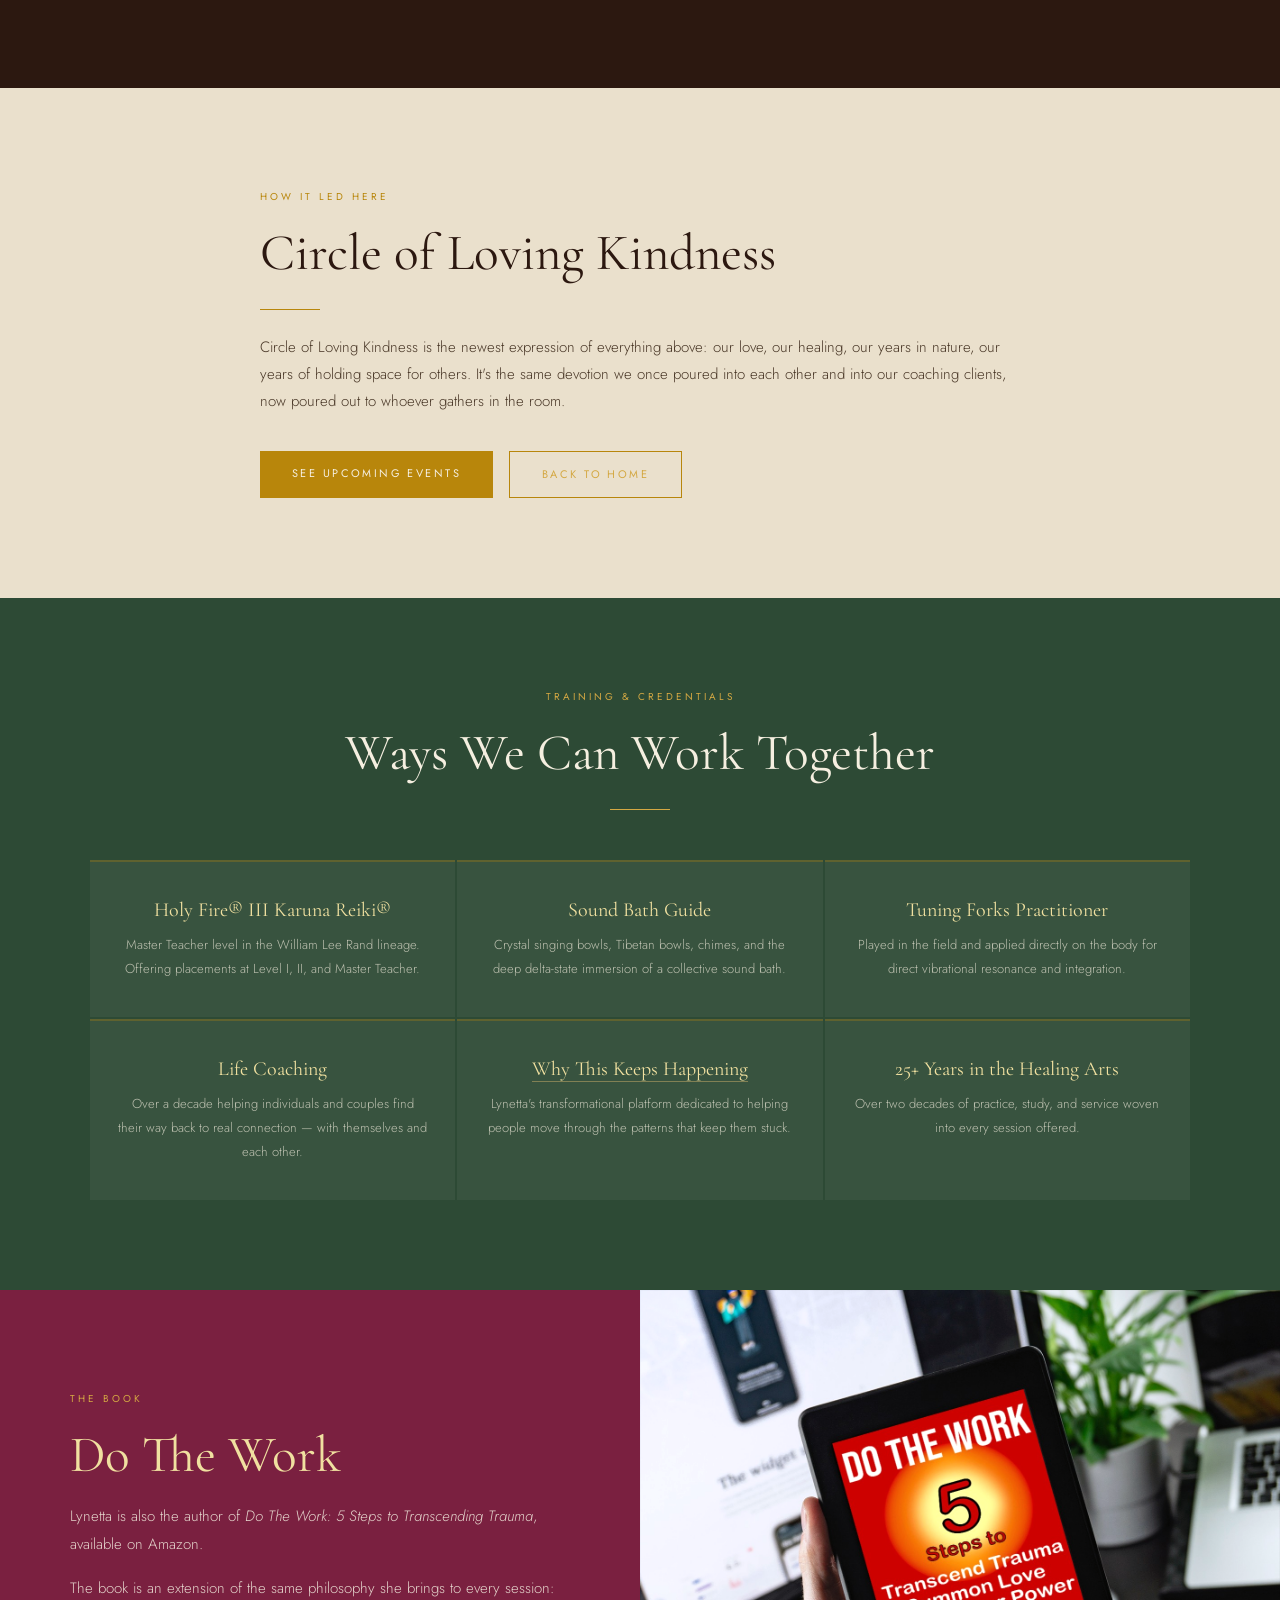
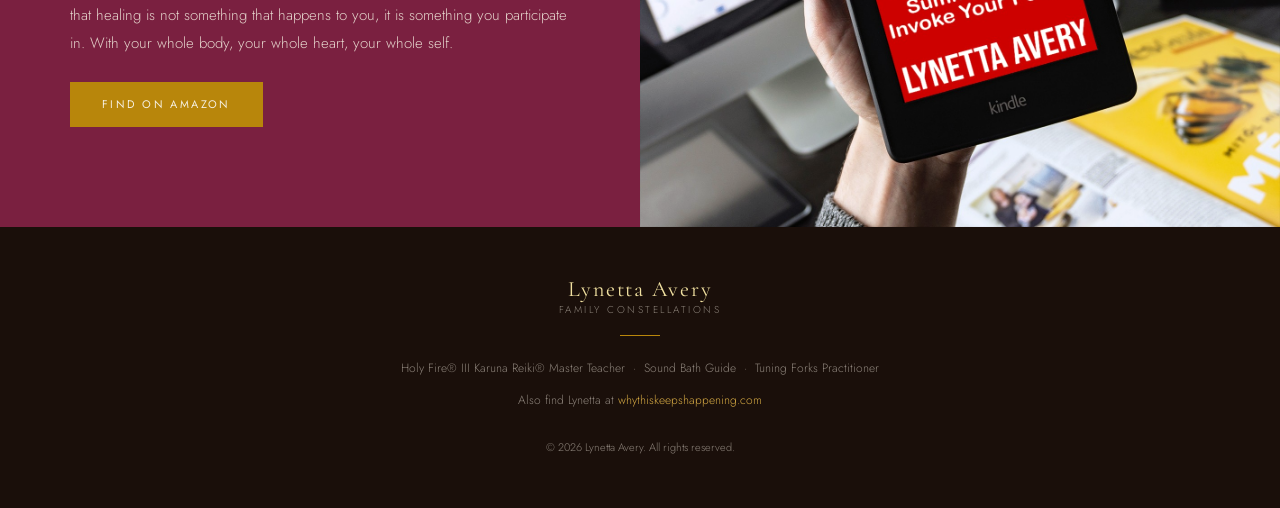
==== commit b5c06634: "Update header tagline from Sound/Energy/Embodiment to Family Constellations" ====
--- a/about.html
+++ b/about.html
@@ -69,7 +69,7 @@
 </head>
 <body>
 <nav>
-  <a href="index.html" class="logo">Lynetta Avery<span>Sound · Energy · Embodiment</span></a>
+  <a href="index.html" class="logo">Lynetta Avery<span>Family Constellations</span></a>
   <button class="hamburger" aria-label="Menu" onclick="toggleNav()"><span></span><span></span><span></span></button>
   <ul class="nav-links" id="navLinks">
     <li><a href="index.html">Home</a></li>
@@ -193,7 +193,7 @@
 </section>
 
 <footer>
-  <a href="index.html" class="logo">Lynetta Avery<span style="display:block; font-size:10px; font-family:'Jost',sans-serif; font-weight:300; letter-spacing:0.25em; text-transform:uppercase; color:var(--grey);">Sound · Energy · Embodiment</span></a>
+  <a href="index.html" class="logo">Lynetta Avery<span style="display:block; font-size:10px; font-family:'Jost',sans-serif; font-weight:300; letter-spacing:0.25em; text-transform:uppercase; color:var(--grey);">Family Constellations</span></a>
   <div style="margin:20px auto; width:40px; height:1px; background:var(--gold);"></div>
   <p>Holy Fire® III Karuna Reiki® Master Teacher &nbsp;·&nbsp; Sound Bath Guide &nbsp;·&nbsp; Tuning Forks Practitioner</p>
   <p style="margin-top:8px;">Also find Lynetta at <a href="https://www.whythiskeepshappening.com" target="_blank">whythiskeepshappening.com</a></p>
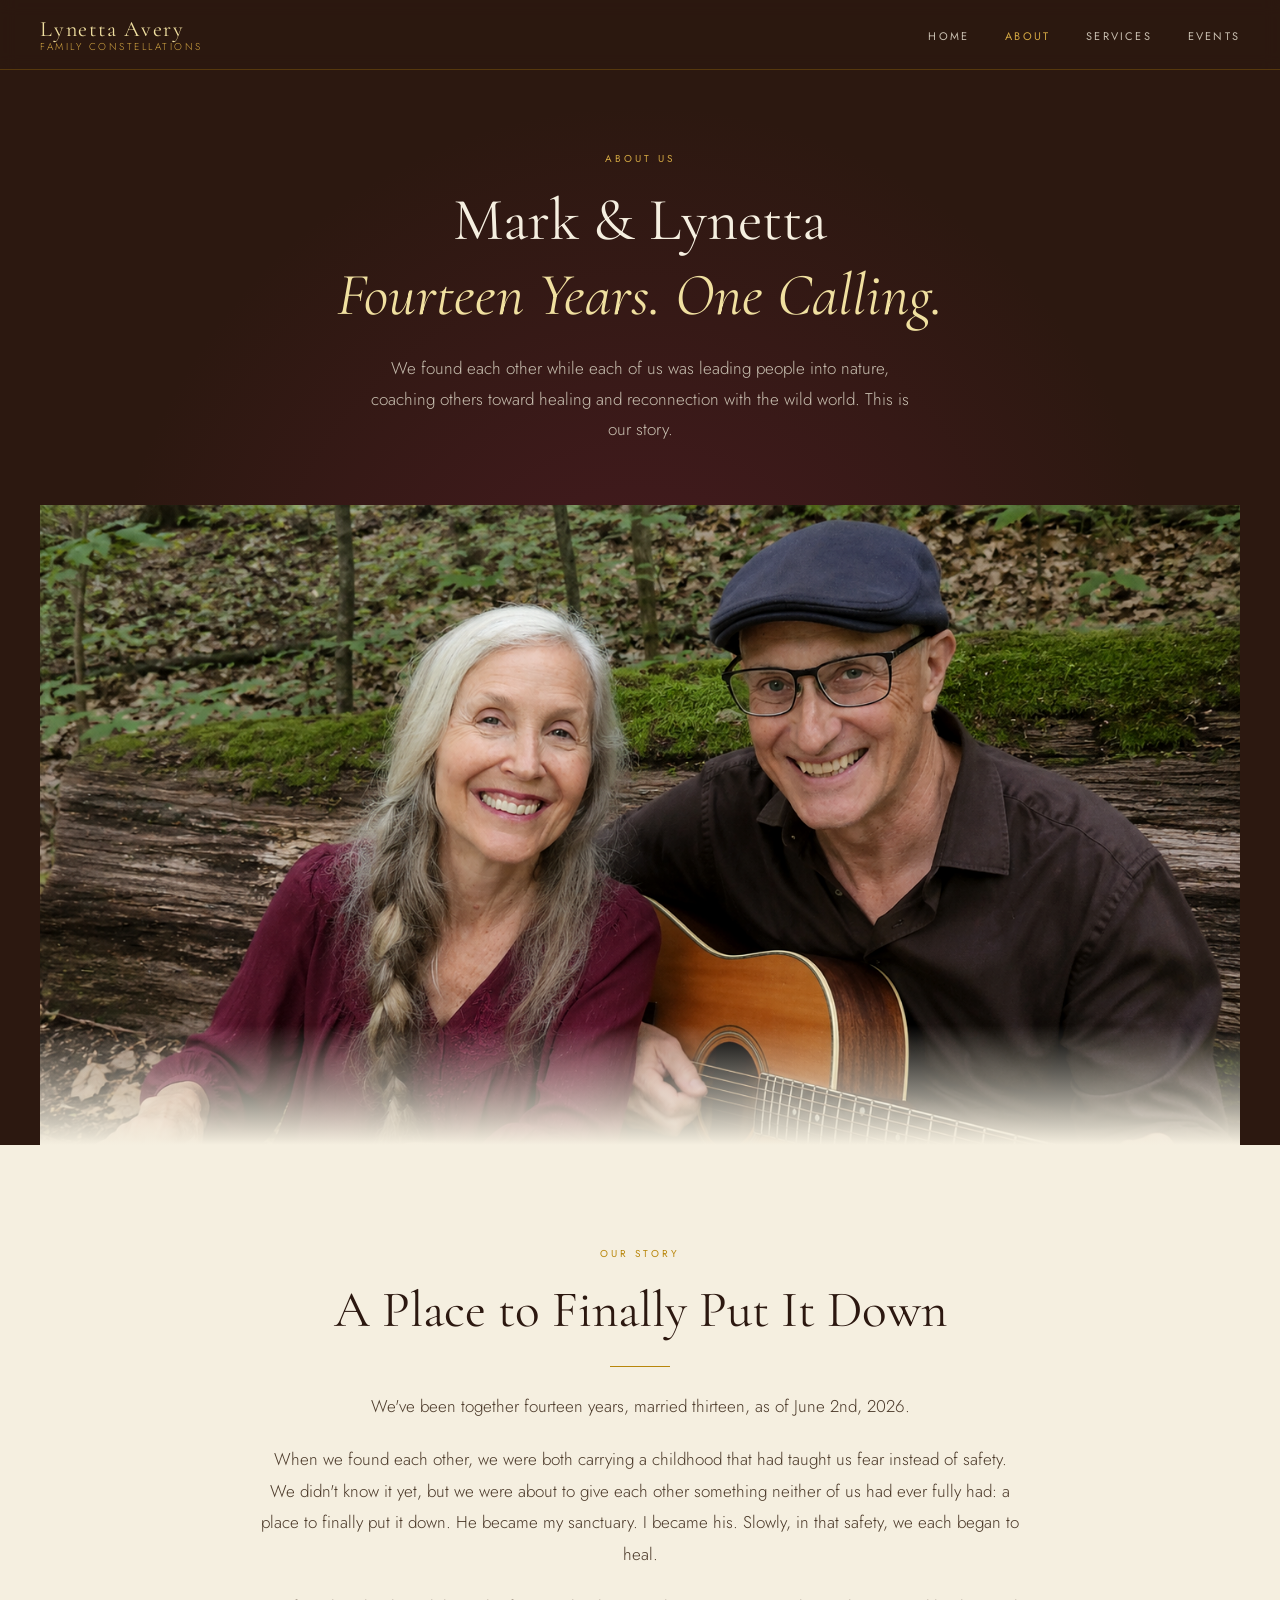
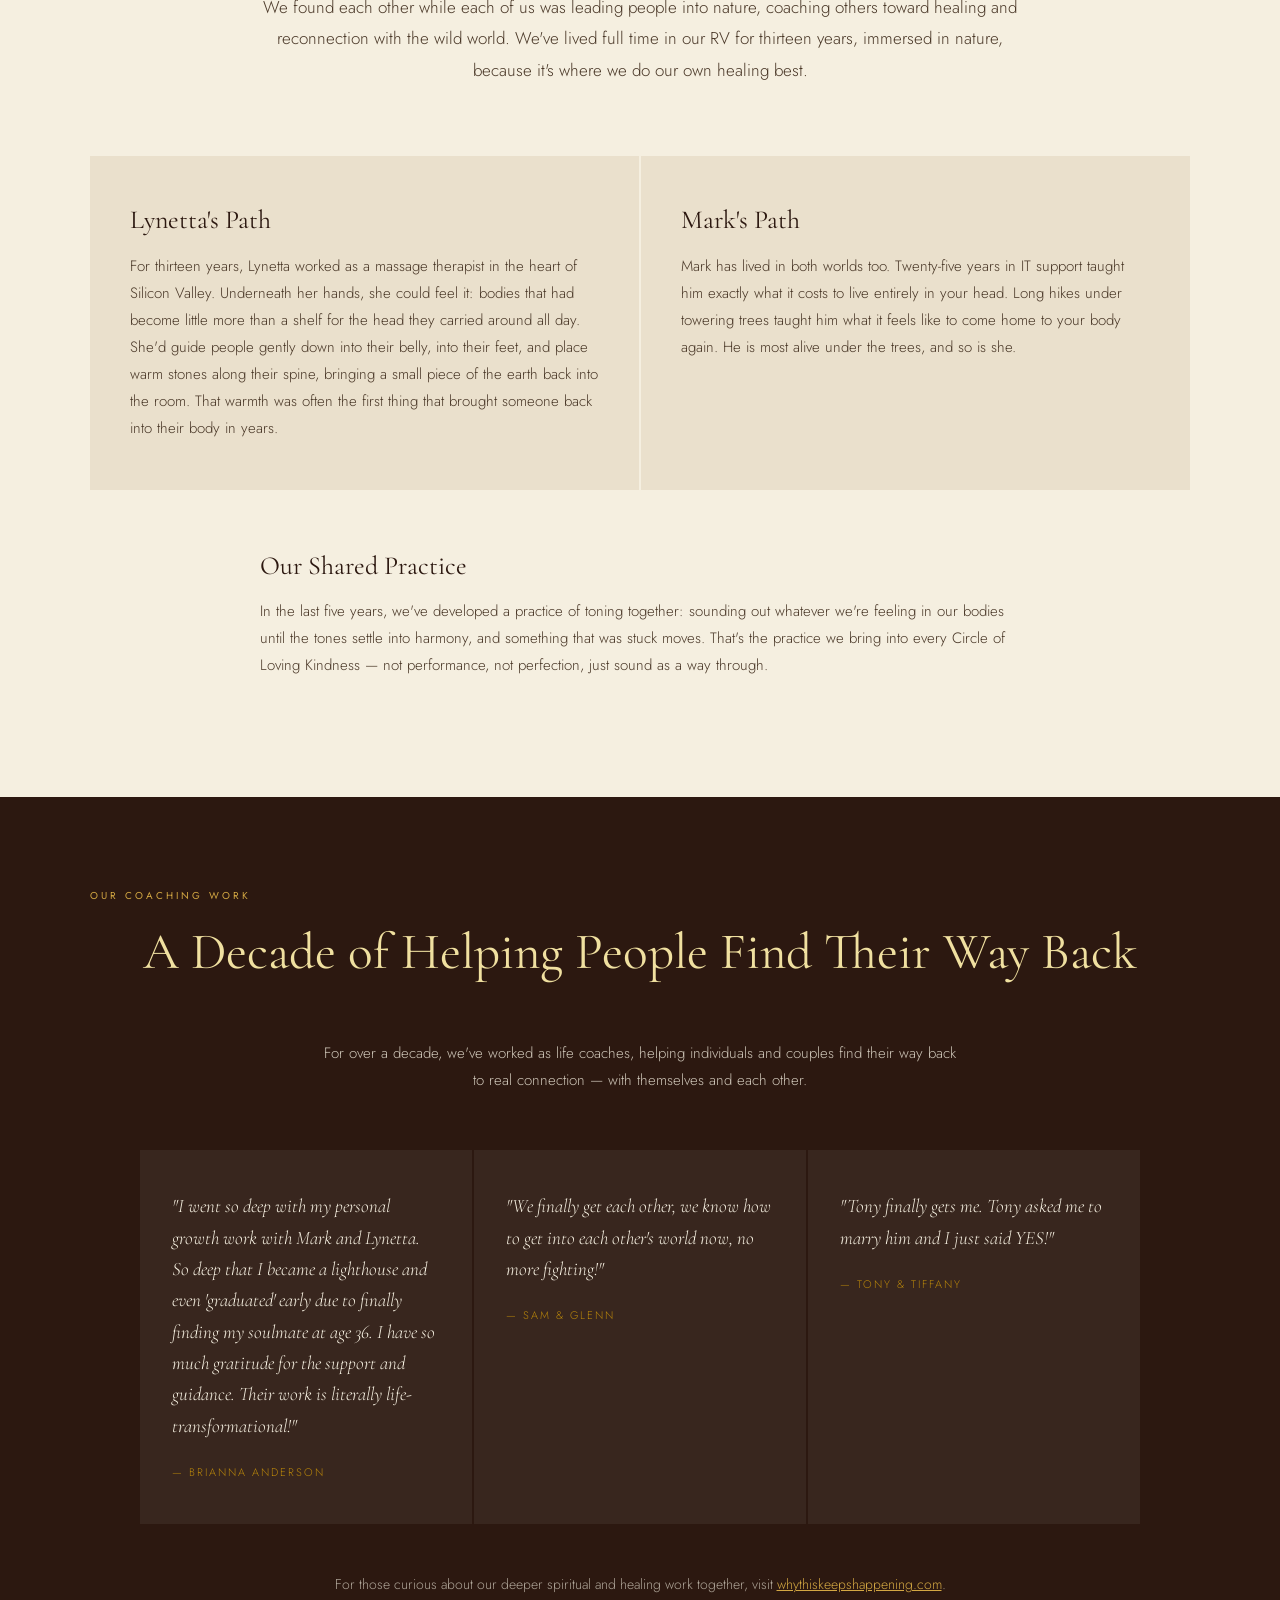
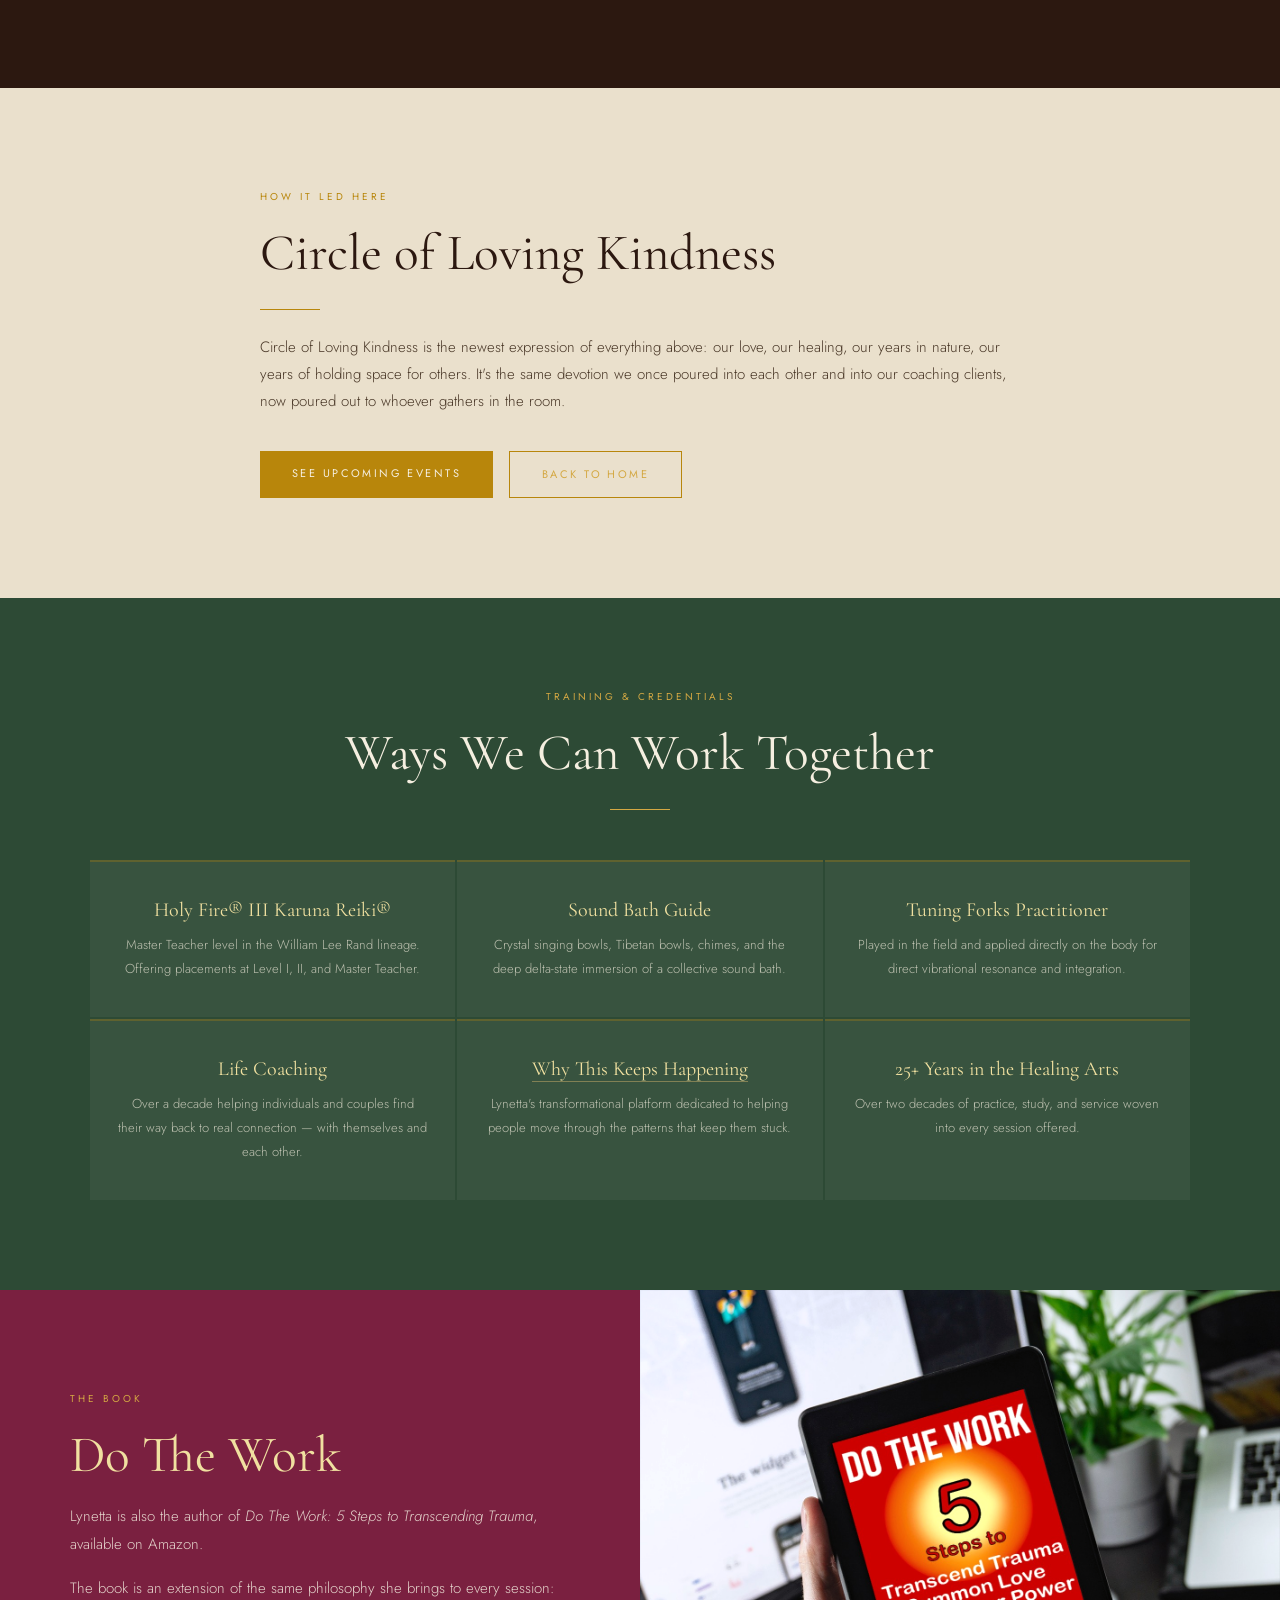
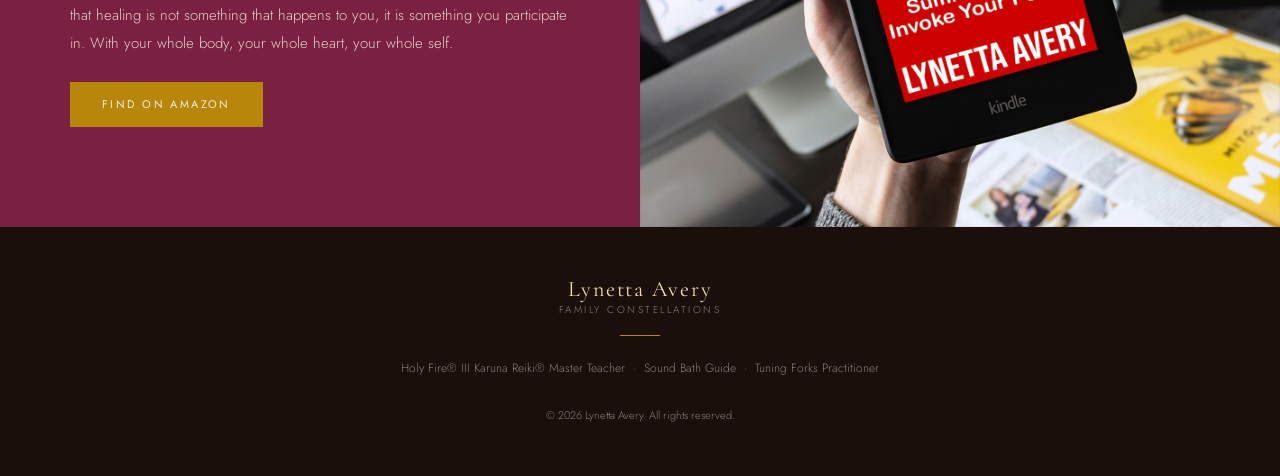
==== commit 692f7ff1: "Remove whythiskeepshappening.com link from footer on all pages" ====
--- a/about.html
+++ b/about.html
@@ -196,7 +196,6 @@
   <a href="index.html" class="logo">Lynetta Avery<span style="display:block; font-size:10px; font-family:'Jost',sans-serif; font-weight:300; letter-spacing:0.25em; text-transform:uppercase; color:var(--grey);">Family Constellations</span></a>
   <div style="margin:20px auto; width:40px; height:1px; background:var(--gold);"></div>
   <p>Holy Fire® III Karuna Reiki® Master Teacher &nbsp;·&nbsp; Sound Bath Guide &nbsp;·&nbsp; Tuning Forks Practitioner</p>
-  <p style="margin-top:8px;">Also find Lynetta at <a href="https://www.whythiskeepshappening.com" target="_blank">whythiskeepshappening.com</a></p>
   <p style="margin-top:24px; font-size:11px; color:var(--grey);">&copy; 2026 Lynetta Avery. All rights reserved.</p>
 </footer>
 <script>function toggleNav() { document.getElementById('navLinks').classList.toggle('open'); }</script>
